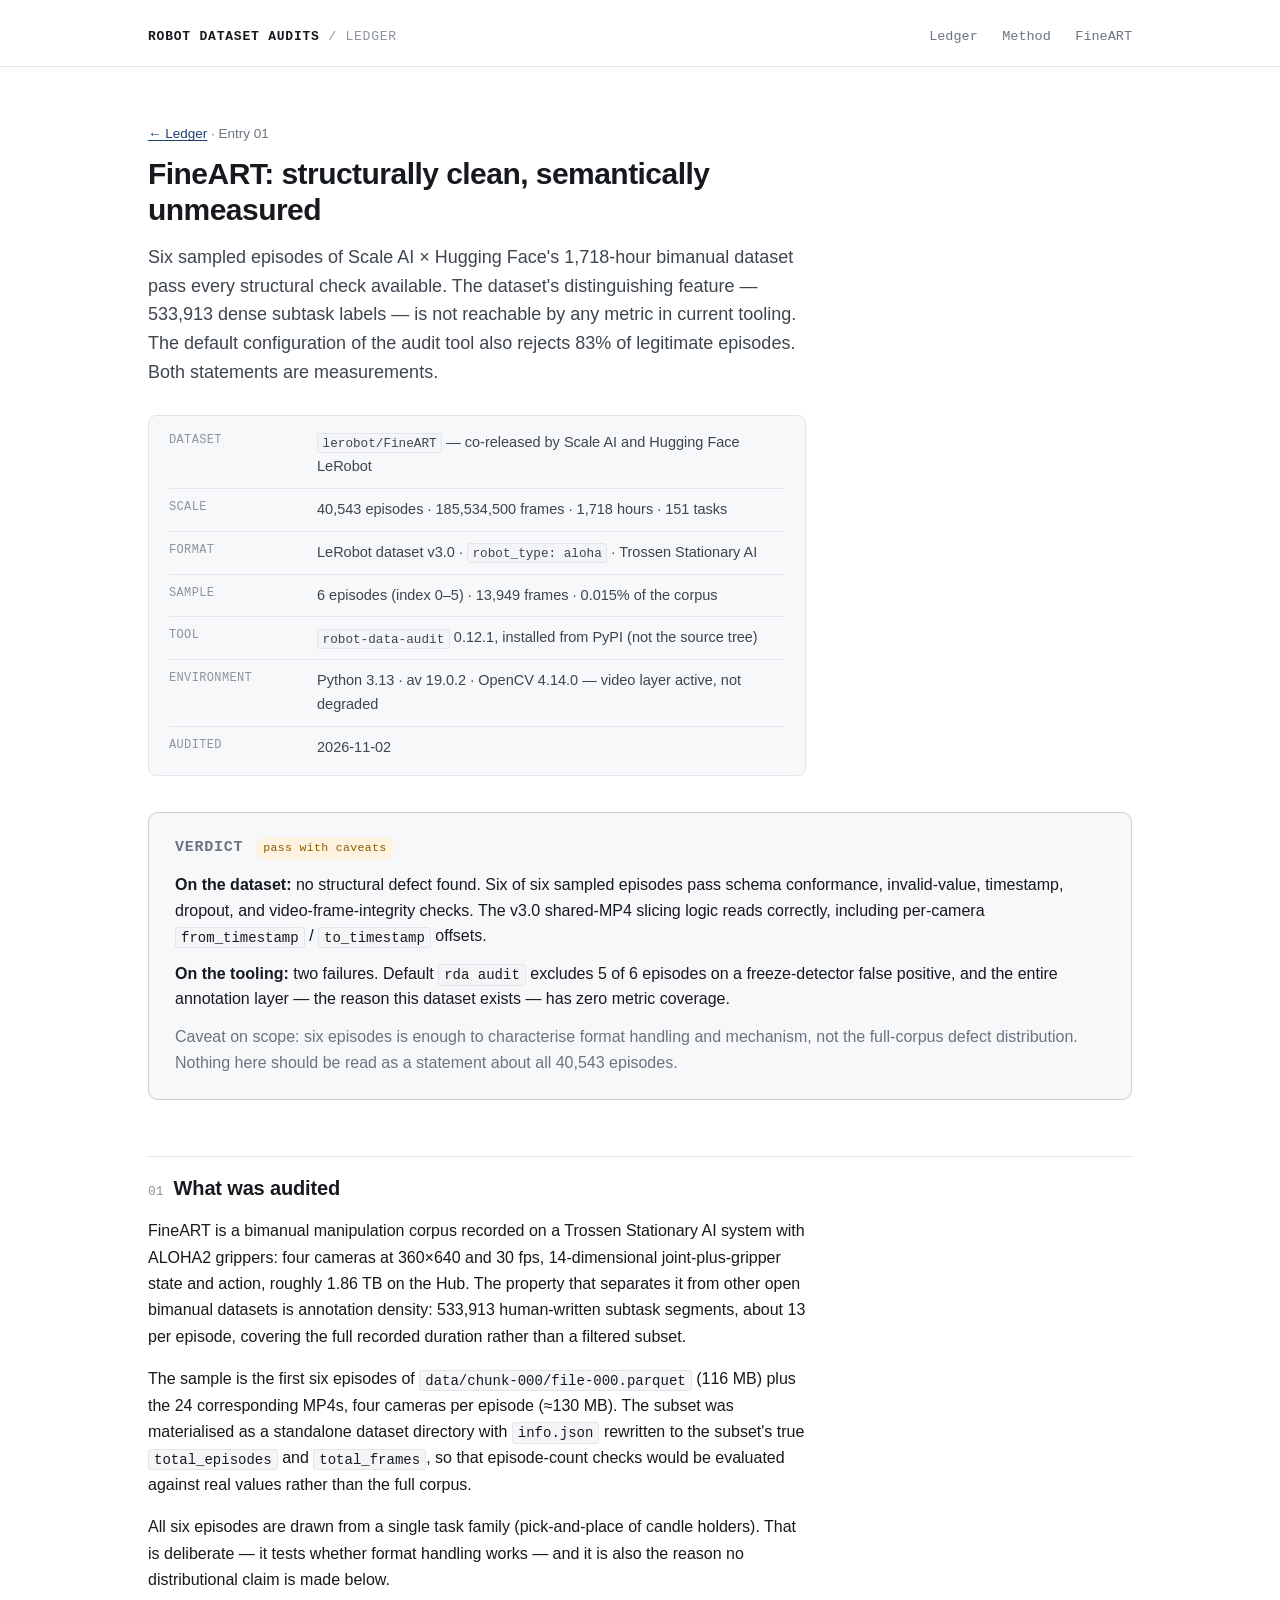
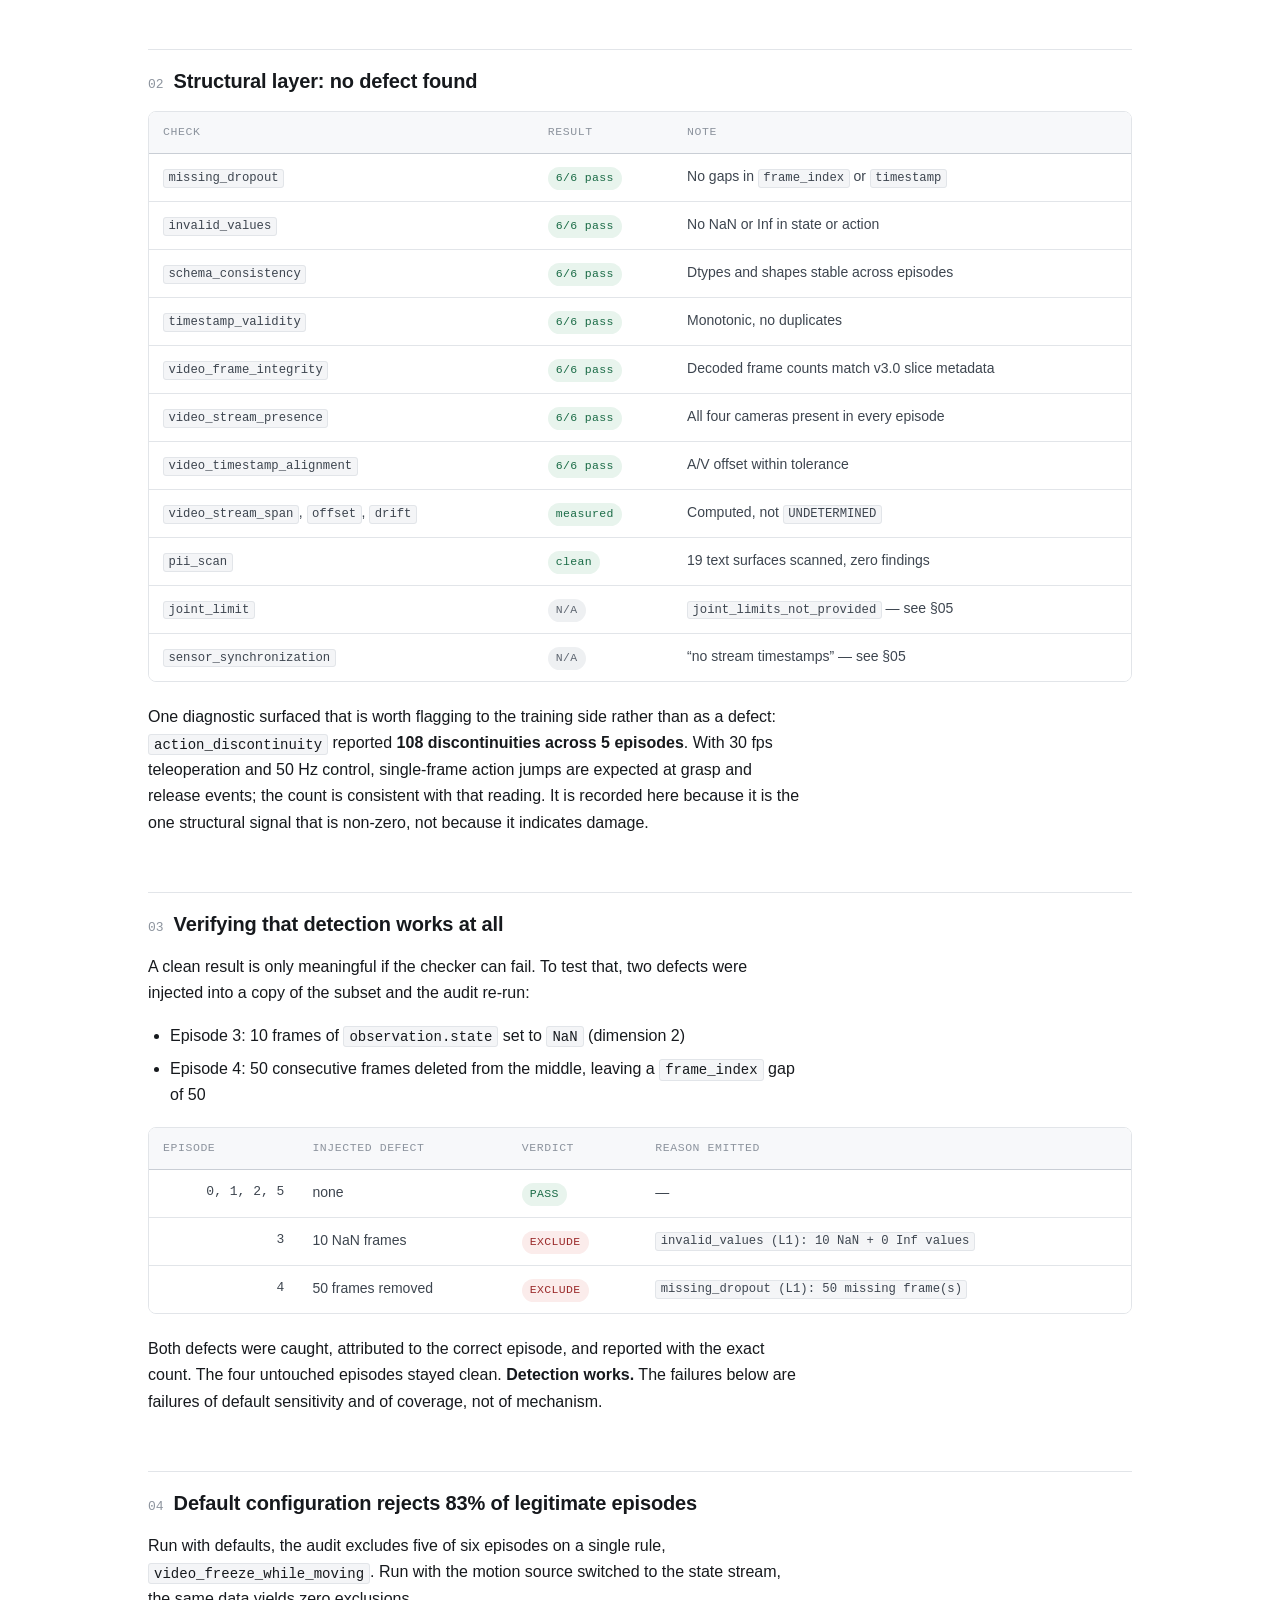
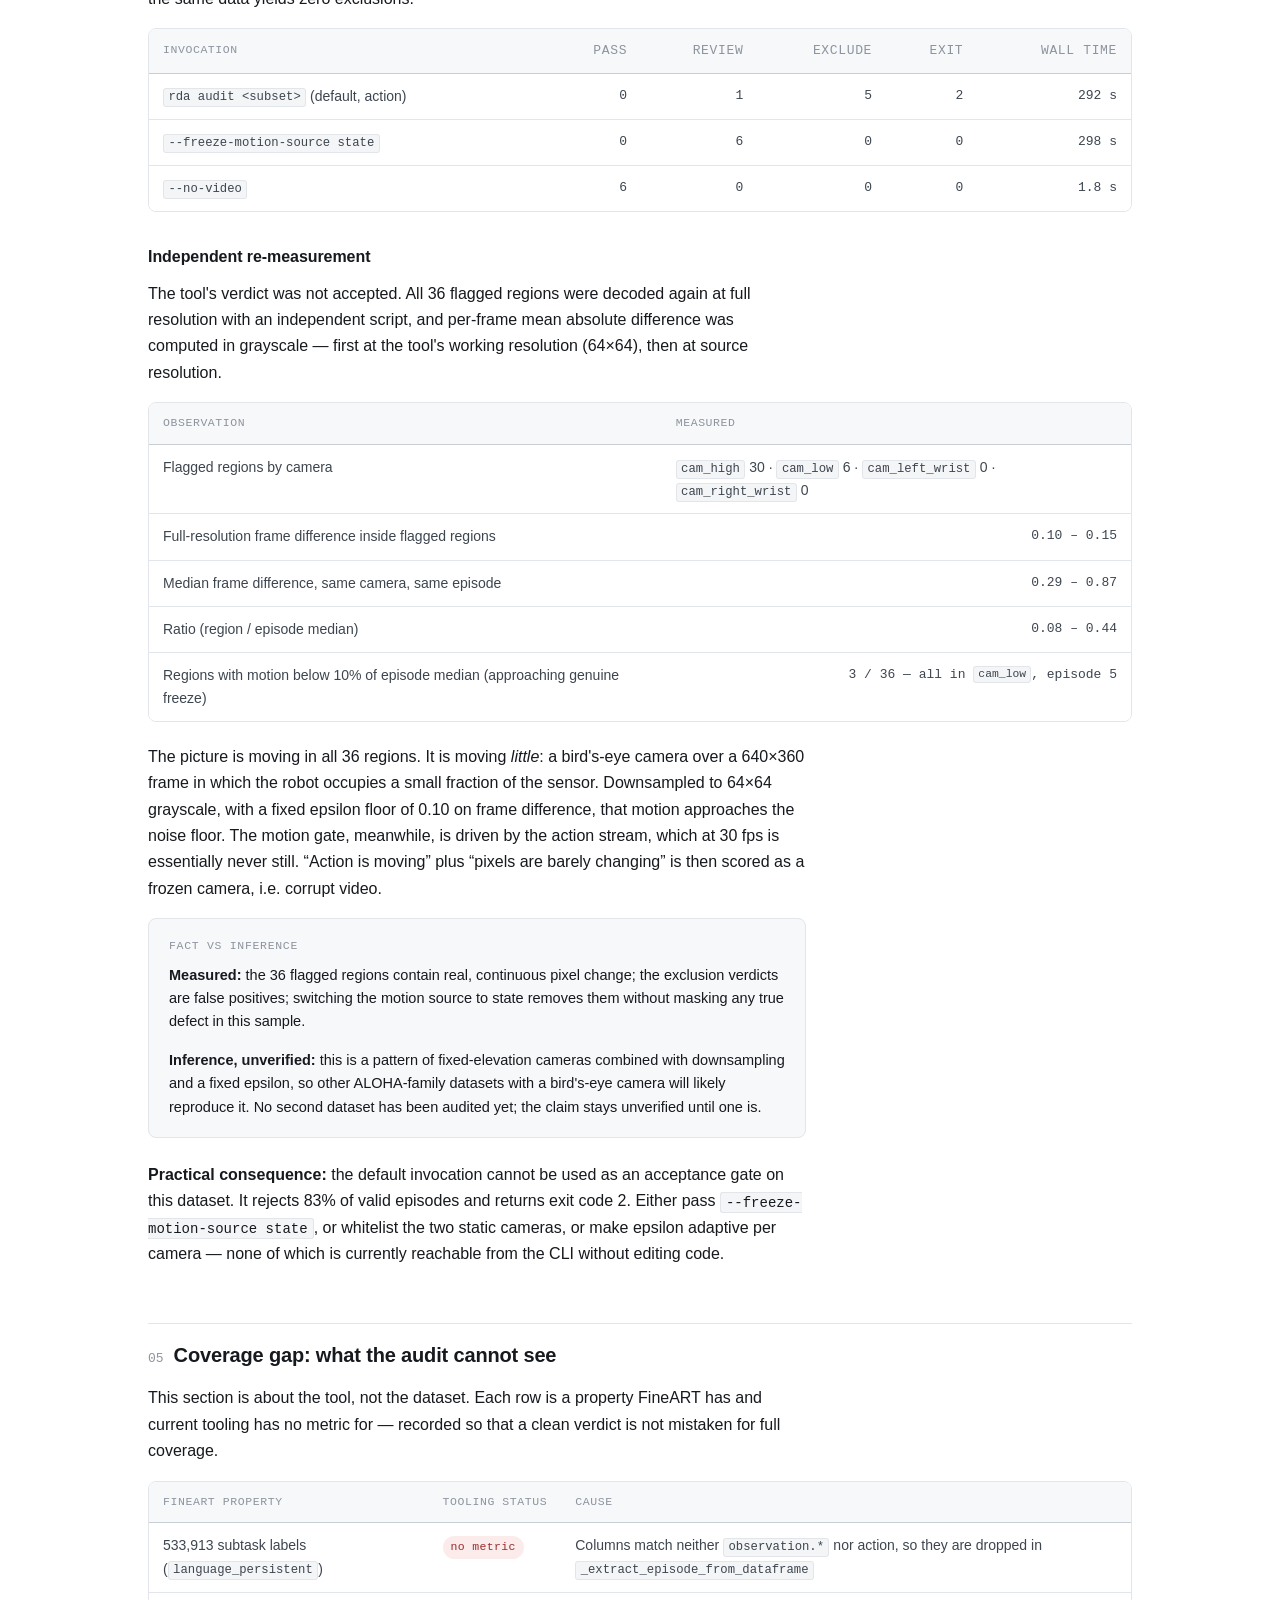
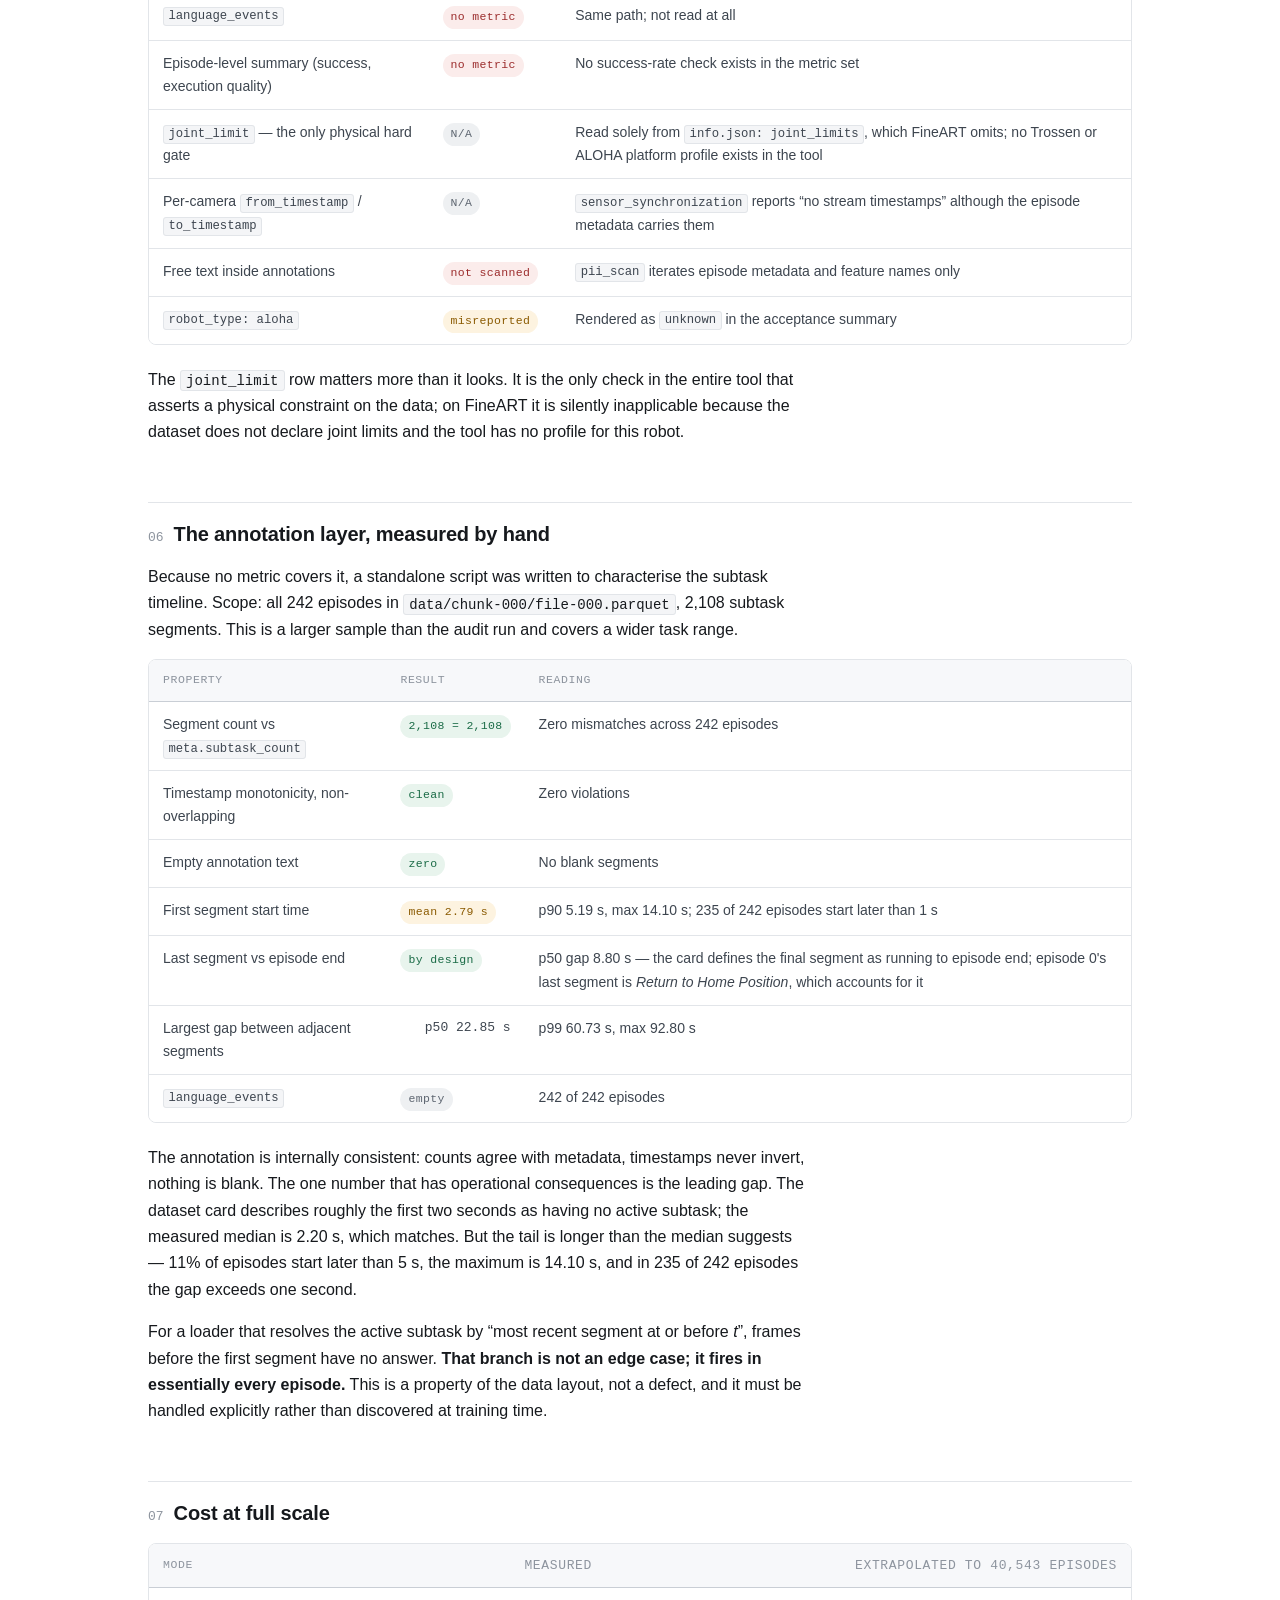
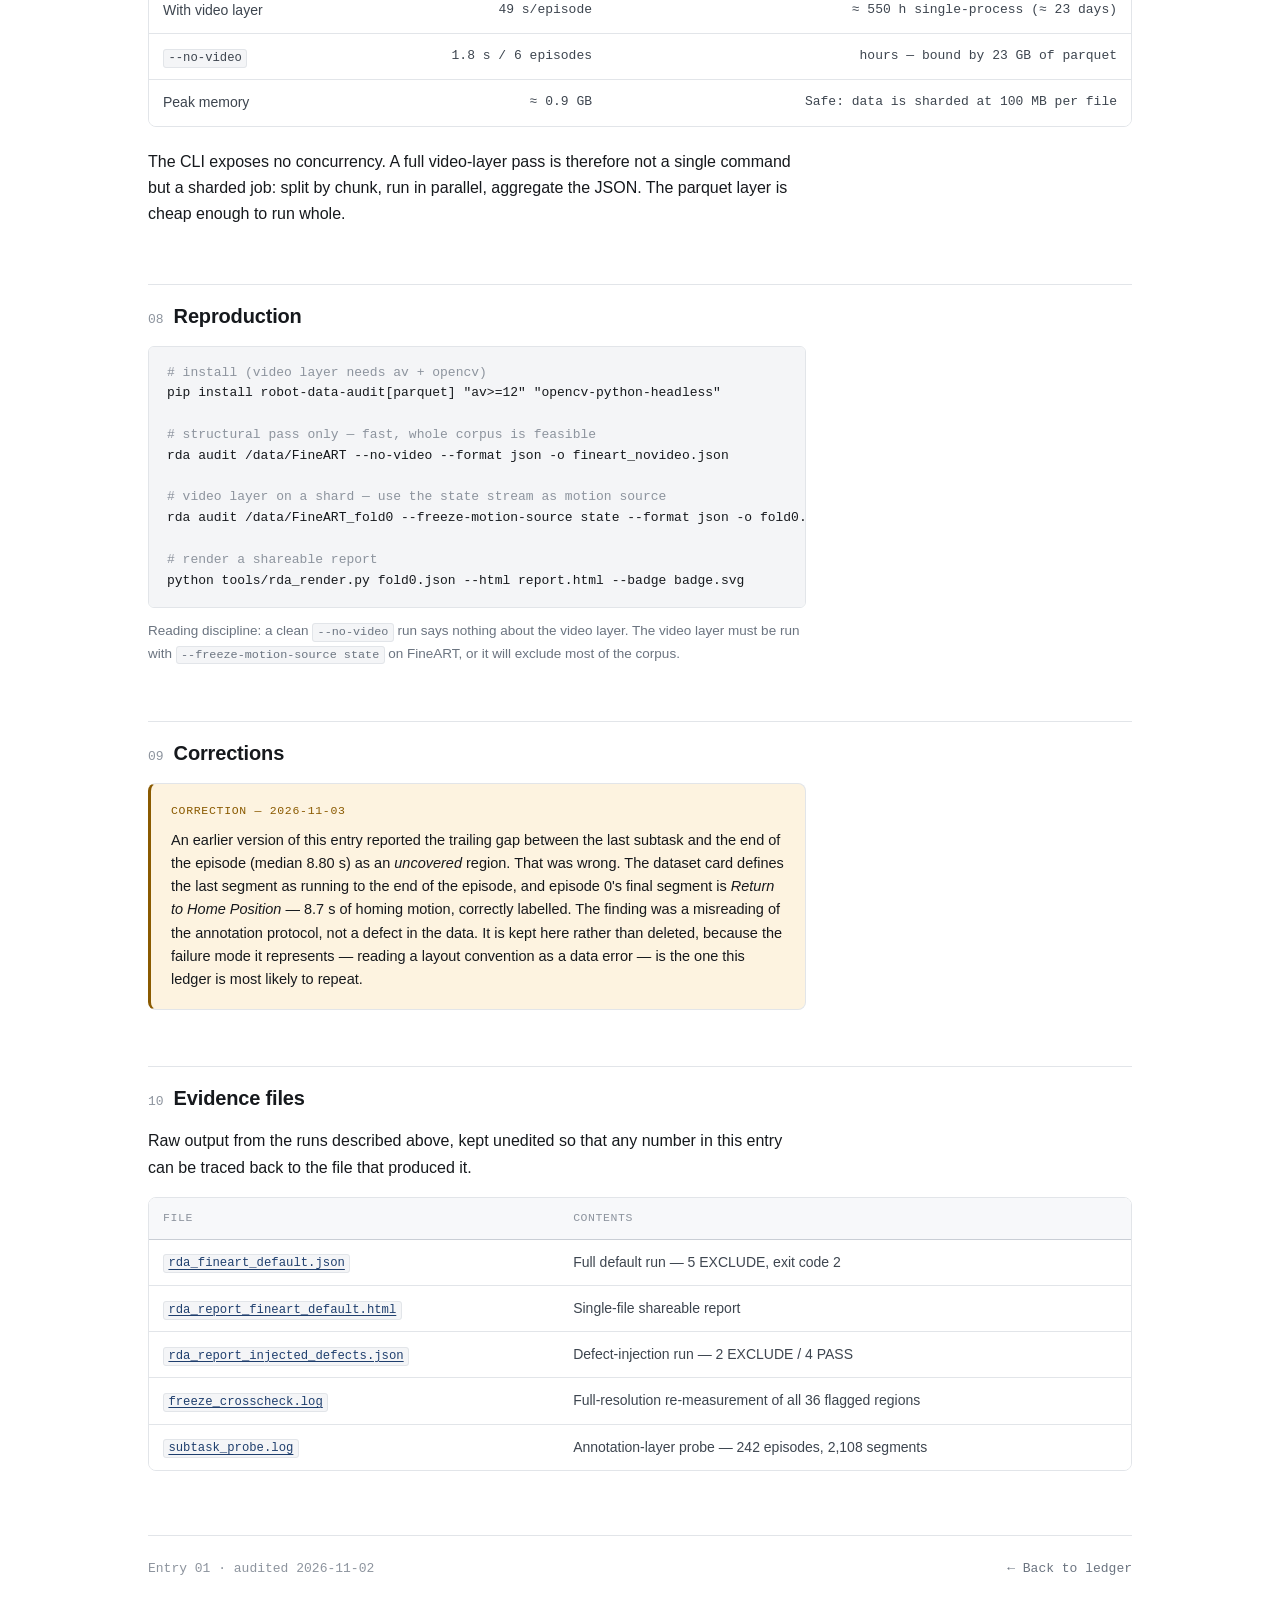
==== datasets/fineart.html @ a702e2f3 "Publish audit ledger with FineART as entry 01 - index.html: ledger index, method, verdict vocabulary" ====
<!DOCTYPE html>
<html lang="en">
<head>
<meta charset="utf-8">
<meta name="viewport" content="width=device-width, initial-scale=1">
<title>FineART — structural integrity clean, annotation layer unmeasured | Robot Dataset Audits</title>
<meta name="description" content="Audit of lerobot/FineART (40,543 episodes, 1,718 hours): six of six sampled episodes pass structural checks; the default video-freeze detector produces an 83% false-positive exclusion rate; the 533,913 subtask labels are outside the reach of current tooling.">
<link rel="stylesheet" href="../assets/style.css">
</head>
<body>

<header class="site">
  <div class="wrap">
    <a class="brand" href="../index.html">Robot Dataset Audits <span>/ ledger</span></a>
    <nav class="site">
      <a href="../index.html#ledger">Ledger</a>
      <a href="../index.html#method">Method</a>
      <a href="fineart.html">FineART</a>
    </nav>
  </div>
</header>

<main class="wrap">

  <div class="col">
    <p class="small" style="margin-bottom:10px;">
      <a href="../index.html">&larr; Ledger</a> &middot; Entry 01
    </p>
    <h1 class="report-title">FineART: structurally clean, semantically unmeasured</h1>
    <p class="lede">
      Six sampled episodes of Scale AI &times; Hugging Face's 1,718-hour bimanual dataset pass every
      structural check available. The dataset's distinguishing feature &mdash; 533,913 dense subtask
      labels &mdash; is not reachable by any metric in current tooling. The default configuration of
      the audit tool also rejects 83% of legitimate episodes. Both statements are measurements.
    </p>
  </div>

  <div class="col">
    <div class="meta">
      <dl>
        <dt>Dataset</dt>
        <dd><code>lerobot/FineART</code> &mdash; co-released by Scale AI and Hugging Face LeRobot</dd>
        <dt>Scale</dt>
        <dd>40,543 episodes &middot; 185,534,500 frames &middot; 1,718 hours &middot; 151 tasks</dd>
        <dt>Format</dt>
        <dd>LeRobot dataset v3.0 &middot; <code>robot_type: aloha</code> &middot; Trossen Stationary AI</dd>
        <dt>Sample</dt>
        <dd>6 episodes (index 0&ndash;5) &middot; 13,949 frames &middot; 0.015% of the corpus</dd>
        <dt>Tool</dt>
        <dd><code>robot-data-audit</code> 0.12.1, installed from PyPI (not the source tree)</dd>
        <dt>Environment</dt>
        <dd>Python 3.13 &middot; av 19.0.2 &middot; OpenCV 4.14.0 &mdash; video layer active, not degraded</dd>
        <dt>Audited</dt>
        <dd>2026-11-02</dd>
      </dl>
    </div>
  </div>

  <!-- ============ VERDICT ============ -->
  <div class="verdict">
    <div class="top">
      <h2>Verdict</h2>
      <span class="pill warn">pass with caveats</span>
    </div>
    <p>
      <strong>On the dataset:</strong> no structural defect found. Six of six sampled episodes pass
      schema conformance, invalid-value, timestamp, dropout, and video-frame-integrity checks. The
      v3.0 shared-MP4 slicing logic reads correctly, including per-camera
      <code>from_timestamp</code> / <code>to_timestamp</code> offsets.
    </p>
    <p>
      <strong>On the tooling:</strong> two failures. Default <code>rda audit</code> excludes 5 of 6
      episodes on a freeze-detector false positive, and the entire annotation layer &mdash; the reason
      this dataset exists &mdash; has zero metric coverage.
    </p>
    <p class="small" style="margin-bottom:0;">
      Caveat on scope: six episodes is enough to characterise format handling and mechanism, not the
      full-corpus defect distribution. Nothing here should be read as a statement about all 40,543 episodes.
    </p>
  </div>

  <!-- ============ 01 WHAT ============ -->
  <h2><span class="num">01</span>What was audited</h2>

  <div class="col">
    <p>
      FineART is a bimanual manipulation corpus recorded on a Trossen Stationary AI system with ALOHA2
      grippers: four cameras at 360&times;640 and 30&nbsp;fps, 14-dimensional joint-plus-gripper state and
      action, roughly 1.86&nbsp;TB on the Hub. The property that separates it from other open
      bimanual datasets is annotation density: 533,913 human-written subtask segments, about 13 per
      episode, covering the full recorded duration rather than a filtered subset.
    </p>
    <p>
      The sample is the first six episodes of <code>data/chunk-000/file-000.parquet</code> (116&nbsp;MB)
      plus the 24 corresponding MP4s, four cameras per episode (&asymp;130&nbsp;MB). The subset was
      materialised as a standalone dataset directory with <code>info.json</code> rewritten to the
      subset's true <code>total_episodes</code> and <code>total_frames</code>, so that episode-count
      checks would be evaluated against real values rather than the full corpus.
    </p>
    <p>
      All six episodes are drawn from a single task family (pick-and-place of candle holders). That is
      deliberate &mdash; it tests whether format handling works &mdash; and it is also the reason no
      distributional claim is made below.
    </p>
  </div>

  <!-- ============ 02 STRUCTURAL ============ -->
  <h2><span class="num">02</span>Structural layer: no defect found</h2>

  <div class="table-scroll">
    <table>
      <thead>
        <tr><th>Check</th><th>Result</th><th>Note</th></tr>
      </thead>
      <tbody>
        <tr><td><code>missing_dropout</code></td><td><span class="pill pass">6/6 pass</span></td><td>No gaps in <code>frame_index</code> or <code>timestamp</code></td></tr>
        <tr><td><code>invalid_values</code></td><td><span class="pill pass">6/6 pass</span></td><td>No NaN or Inf in state or action</td></tr>
        <tr><td><code>schema_consistency</code></td><td><span class="pill pass">6/6 pass</span></td><td>Dtypes and shapes stable across episodes</td></tr>
        <tr><td><code>timestamp_validity</code></td><td><span class="pill pass">6/6 pass</span></td><td>Monotonic, no duplicates</td></tr>
        <tr><td><code>video_frame_integrity</code></td><td><span class="pill pass">6/6 pass</span></td><td>Decoded frame counts match v3.0 slice metadata</td></tr>
        <tr><td><code>video_stream_presence</code></td><td><span class="pill pass">6/6 pass</span></td><td>All four cameras present in every episode</td></tr>
        <tr><td><code>video_timestamp_alignment</code></td><td><span class="pill pass">6/6 pass</span></td><td>A/V offset within tolerance</td></tr>
        <tr><td><code>video_stream_span</code>, <code>offset</code>, <code>drift</code></td><td><span class="pill pass">measured</span></td><td>Computed, not <code>UNDETERMINED</code></td></tr>
        <tr><td><code>pii_scan</code></td><td><span class="pill pass">clean</span></td><td>19 text surfaces scanned, zero findings</td></tr>
        <tr><td><code>joint_limit</code></td><td><span class="pill na">N/A</span></td><td><code>joint_limits_not_provided</code> &mdash; see &sect;05</td></tr>
        <tr><td><code>sensor_synchronization</code></td><td><span class="pill na">N/A</span></td><td>&ldquo;no stream timestamps&rdquo; &mdash; see &sect;05</td></tr>
      </tbody>
    </table>
  </div>

  <div class="col">
    <p>
      One diagnostic surfaced that is worth flagging to the training side rather than as a defect:
      <code>action_discontinuity</code> reported <strong>108 discontinuities across 5 episodes</strong>.
      With 30&nbsp;fps teleoperation and 50&nbsp;Hz control, single-frame action jumps are expected at
      grasp and release events; the count is consistent with that reading. It is recorded here because
      it is the one structural signal that is non-zero, not because it indicates damage.
    </p>
  </div>

  <!-- ============ 03 INJECTION ============ -->
  <h2><span class="num">03</span>Verifying that detection works at all</h2>

  <div class="col">
    <p>
      A clean result is only meaningful if the checker can fail. To test that, two defects were
      injected into a copy of the subset and the audit re-run:
    </p>
    <ul>
      <li>Episode 3: 10 frames of <code>observation.state</code> set to <code>NaN</code> (dimension 2)</li>
      <li>Episode 4: 50 consecutive frames deleted from the middle, leaving a <code>frame_index</code> gap of 50</li>
    </ul>
  </div>

  <div class="table-scroll">
    <table>
      <thead>
        <tr><th>Episode</th><th>Injected defect</th><th>Verdict</th><th>Reason emitted</th></tr>
      </thead>
      <tbody>
        <tr><td class="num">0, 1, 2, 5</td><td>none</td><td><span class="pill pass">PASS</span></td><td>&mdash;</td></tr>
        <tr><td class="num">3</td><td>10 NaN frames</td><td><span class="pill fail">EXCLUDE</span></td><td><code>invalid_values (L1): 10 NaN + 0 Inf values</code></td></tr>
        <tr><td class="num">4</td><td>50 frames removed</td><td><span class="pill fail">EXCLUDE</span></td><td><code>missing_dropout (L1): 50 missing frame(s)</code></td></tr>
      </tbody>
    </table>
  </div>

  <div class="col">
    <p>
      Both defects were caught, attributed to the correct episode, and reported with the exact count.
      The four untouched episodes stayed clean. <strong>Detection works.</strong> The failures below are
      failures of default sensitivity and of coverage, not of mechanism.
    </p>
  </div>

  <!-- ============ 04 FALSE POSITIVE ============ -->
  <h2><span class="num">04</span>Default configuration rejects 83% of legitimate episodes</h2>

  <div class="col">
    <p>
      Run with defaults, the audit excludes five of six episodes on a single rule,
      <code>video_freeze_while_moving</code>. Run with the motion source switched to the state stream,
      the same data yields zero exclusions.
    </p>
  </div>

  <div class="table-scroll">
    <table>
      <thead>
        <tr><th>Invocation</th><th class="num">Pass</th><th class="num">Review</th><th class="num">Exclude</th><th class="num">Exit</th><th class="num">Wall time</th></tr>
      </thead>
      <tbody>
        <tr><td><code>rda audit &lt;subset&gt;</code> (default, action)</td><td class="num">0</td><td class="num">1</td><td class="num">5</td><td class="num">2</td><td class="num">292 s</td></tr>
        <tr><td><code>--freeze-motion-source state</code></td><td class="num">0</td><td class="num">6</td><td class="num">0</td><td class="num">0</td><td class="num">298 s</td></tr>
        <tr><td><code>--no-video</code></td><td class="num">6</td><td class="num">0</td><td class="num">0</td><td class="num">0</td><td class="num">1.8 s</td></tr>
      </tbody>
    </table>
  </div>

  <div class="col">
    <h3>Independent re-measurement</h3>
    <p>
      The tool's verdict was not accepted. All 36 flagged regions were decoded again at full
      resolution with an independent script, and per-frame mean absolute difference was computed in
      grayscale &mdash; first at the tool's working resolution (64&times;64), then at source resolution.
    </p>
  </div>

  <div class="table-scroll">
    <table>
      <thead>
        <tr><th>Observation</th><th>Measured</th></tr>
      </thead>
      <tbody>
        <tr><td>Flagged regions by camera</td><td><code>cam_high</code> 30 &middot; <code>cam_low</code> 6 &middot; <code>cam_left_wrist</code> 0 &middot; <code>cam_right_wrist</code> 0</td></tr>
        <tr><td>Full-resolution frame difference inside flagged regions</td><td class="num">0.10 &ndash; 0.15</td></tr>
        <tr><td>Median frame difference, same camera, same episode</td><td class="num">0.29 &ndash; 0.87</td></tr>
        <tr><td>Ratio (region / episode median)</td><td class="num">0.08 &ndash; 0.44</td></tr>
        <tr><td>Regions with motion below 10% of episode median (approaching genuine freeze)</td><td class="num">3 / 36 &mdash; all in <code>cam_low</code>, episode 5</td></tr>
      </tbody>
    </table>
  </div>

  <div class="col">
    <p>
      The picture is moving in all 36 regions. It is moving <em>little</em>: a bird's-eye camera over a
      640&times;360 frame in which the robot occupies a small fraction of the sensor. Downsampled to
      64&times;64 grayscale, with a fixed epsilon floor of 0.10 on frame difference, that motion
      approaches the noise floor. The motion gate, meanwhile, is driven by the action stream, which at
      30&nbsp;fps is essentially never still. &ldquo;Action is moving&rdquo; plus &ldquo;pixels are
      barely changing&rdquo; is then scored as a frozen camera, i.e. corrupt video.
    </p>

    <div class="note">
      <span class="label">Fact vs inference</span>
      <p>
        <strong>Measured:</strong> the 36 flagged regions contain real, continuous pixel change; the
        exclusion verdicts are false positives; switching the motion source to state removes them
        without masking any true defect in this sample.
      </p>
      <p style="margin-bottom:0;">
        <strong>Inference, unverified:</strong> this is a pattern of fixed-elevation cameras combined
        with downsampling and a fixed epsilon, so other ALOHA-family datasets with a bird's-eye camera
        will likely reproduce it. No second dataset has been audited yet; the claim stays unverified
        until one is.
      </p>
    </div>

    <p>
      <strong>Practical consequence:</strong> the default invocation cannot be used as an acceptance
      gate on this dataset. It rejects 83% of valid episodes and returns exit code 2. Either pass
      <code>--freeze-motion-source state</code>, or whitelist the two static cameras, or make epsilon
      adaptive per camera &mdash; none of which is currently reachable from the CLI without editing code.
    </p>
  </div>

  <!-- ============ 05 COVERAGE ============ -->
  <h2><span class="num">05</span>Coverage gap: what the audit cannot see</h2>

  <div class="col">
    <p>
      This section is about the tool, not the dataset. Each row is a property FineART has and current
      tooling has no metric for &mdash; recorded so that a clean verdict is not mistaken for full
      coverage.
    </p>
  </div>

  <div class="table-scroll">
    <table>
      <thead>
        <tr><th>FineART property</th><th>Tooling status</th><th>Cause</th></tr>
      </thead>
      <tbody>
        <tr>
          <td>533,913 subtask labels (<code>language_persistent</code>)</td>
          <td><span class="pill fail">no metric</span></td>
          <td>Columns match neither <code>observation.*</code> nor action, so they are dropped in <code>_extract_episode_from_dataframe</code></td>
        </tr>
        <tr>
          <td><code>language_events</code></td>
          <td><span class="pill fail">no metric</span></td>
          <td>Same path; not read at all</td>
        </tr>
        <tr>
          <td>Episode-level summary (success, execution quality)</td>
          <td><span class="pill fail">no metric</span></td>
          <td>No success-rate check exists in the metric set</td>
        </tr>
        <tr>
          <td><code>joint_limit</code> &mdash; the only physical hard gate</td>
          <td><span class="pill na">N/A</span></td>
          <td>Read solely from <code>info.json: joint_limits</code>, which FineART omits; no Trossen or ALOHA platform profile exists in the tool</td>
        </tr>
        <tr>
          <td>Per-camera <code>from_timestamp</code> / <code>to_timestamp</code></td>
          <td><span class="pill na">N/A</span></td>
          <td><code>sensor_synchronization</code> reports &ldquo;no stream timestamps&rdquo; although the episode metadata carries them</td>
        </tr>
        <tr>
          <td>Free text inside annotations</td>
          <td><span class="pill fail">not scanned</span></td>
          <td><code>pii_scan</code> iterates episode metadata and feature names only</td>
        </tr>
        <tr>
          <td><code>robot_type: aloha</code></td>
          <td><span class="pill warn">misreported</span></td>
          <td>Rendered as <code>unknown</code> in the acceptance summary</td>
        </tr>
      </tbody>
    </table>
  </div>

  <div class="col">
    <p>
      The <code>joint_limit</code> row matters more than it looks. It is the only check in the entire
      tool that asserts a physical constraint on the data; on FineART it is silently inapplicable
      because the dataset does not declare joint limits and the tool has no profile for this robot.
    </p>
  </div>

  <!-- ============ 06 ANNOTATION ============ -->
  <h2><span class="num">06</span>The annotation layer, measured by hand</h2>

  <div class="col">
    <p>
      Because no metric covers it, a standalone script was written to characterise the subtask timeline.
      Scope: all 242 episodes in <code>data/chunk-000/file-000.parquet</code>, 2,108 subtask segments.
      This is a larger sample than the audit run and covers a wider task range.
    </p>
  </div>

  <div class="table-scroll">
    <table>
      <thead>
        <tr><th>Property</th><th>Result</th><th>Reading</th></tr>
      </thead>
      <tbody>
        <tr><td>Segment count vs <code>meta.subtask_count</code></td><td><span class="pill pass">2,108 = 2,108</span></td><td>Zero mismatches across 242 episodes</td></tr>
        <tr><td>Timestamp monotonicity, non-overlapping</td><td><span class="pill pass">clean</span></td><td>Zero violations</td></tr>
        <tr><td>Empty annotation text</td><td><span class="pill pass">zero</span></td><td>No blank segments</td></tr>
        <tr><td>First segment start time</td><td><span class="pill warn">mean 2.79 s</span></td><td>p90 5.19 s, max 14.10 s; 235 of 242 episodes start later than 1 s</td></tr>
        <tr><td>Last segment vs episode end</td><td><span class="pill pass">by design</span></td><td>p50 gap 8.80 s &mdash; the card defines the final segment as running to episode end; episode 0's last segment is <em>Return to Home Position</em>, which accounts for it</td></tr>
        <tr><td>Largest gap between adjacent segments</td><td class="num">p50 22.85 s</td><td>p99 60.73 s, max 92.80 s</td></tr>
        <tr><td><code>language_events</code></td><td><span class="pill na">empty</span></td><td>242 of 242 episodes</td></tr>
      </tbody>
    </table>
  </div>

  <div class="col">
    <p>
      The annotation is internally consistent: counts agree with metadata, timestamps never invert,
      nothing is blank. The one number that has operational consequences is the leading gap. The
      dataset card describes roughly the first two seconds as having no active subtask; the measured
      median is 2.20&nbsp;s, which matches. But the tail is longer than the median suggests &mdash;
      11% of episodes start later than 5&nbsp;s, the maximum is 14.10&nbsp;s, and in 235 of 242 episodes
      the gap exceeds one second.
    </p>
    <p>
      For a loader that resolves the active subtask by &ldquo;most recent segment at or before
      <em>t</em>&rdquo;, frames before the first segment have no answer. <strong>That branch is not an
      edge case; it fires in essentially every episode.</strong> This is a property of the data layout,
      not a defect, and it must be handled explicitly rather than discovered at training time.
    </p>
  </div>

  <!-- ============ 07 COST ============ -->
  <h2><span class="num">07</span>Cost at full scale</h2>

  <div class="table-scroll">
    <table>
      <thead>
        <tr><th>Mode</th><th class="num">Measured</th><th class="num">Extrapolated to 40,543 episodes</th></tr>
      </thead>
      <tbody>
        <tr><td>With video layer</td><td class="num">49 s/episode</td><td class="num">&asymp; 550 h single-process (&asymp; 23 days)</td></tr>
        <tr><td><code>--no-video</code></td><td class="num">1.8 s / 6 episodes</td><td class="num">hours &mdash; bound by 23 GB of parquet</td></tr>
        <tr><td>Peak memory</td><td class="num">&asymp; 0.9 GB</td><td class="num">Safe: data is sharded at 100 MB per file</td></tr>
      </tbody>
    </table>
  </div>

  <div class="col">
    <p>
      The CLI exposes no concurrency. A full video-layer pass is therefore not a single command but a
      sharded job: split by chunk, run in parallel, aggregate the JSON. The parquet layer is cheap
      enough to run whole.
    </p>
  </div>

  <!-- ============ 08 REPRODUCTION ============ -->
  <h2><span class="num">08</span>Reproduction</h2>

  <div class="col">
<pre><code><span class="c"># install (video layer needs av + opencv)</span>
pip install robot-data-audit[parquet] "av&gt;=12" "opencv-python-headless"

<span class="c"># structural pass only — fast, whole corpus is feasible</span>
rda audit /data/FineART --no-video --format json -o fineart_novideo.json

<span class="c"># video layer on a shard — use the state stream as motion source</span>
rda audit /data/FineART_fold0 --freeze-motion-source state --format json -o fold0.json

<span class="c"># render a shareable report</span>
python tools/rda_render.py fold0.json --html report.html --badge badge.svg</code></pre>
    <p class="small" style="margin-top:-8px;">
      Reading discipline: a clean <code>--no-video</code> run says nothing about the video layer. The
      video layer must be run with <code>--freeze-motion-source state</code> on FineART, or it will
      exclude most of the corpus.
    </p>
  </div>

  <!-- ============ 09 CORRECTION ============ -->
  <h2><span class="num">09</span>Corrections</h2>

  <div class="col">
    <div class="note correction">
      <span class="label">Correction &mdash; 2026-11-03</span>
      <p style="margin-bottom:0;">
        An earlier version of this entry reported the trailing gap between the last subtask and the end
        of the episode (median 8.80&nbsp;s) as an <em>uncovered</em> region. That was wrong. The dataset
        card defines the last segment as running to the end of the episode, and episode 0's final
        segment is <em>Return to Home Position</em> &mdash; 8.7&nbsp;s of homing motion, correctly
        labelled. The finding was a misreading of the annotation protocol, not a defect in the data.
        It is kept here rather than deleted, because the failure mode it represents &mdash; reading a
        layout convention as a data error &mdash; is the one this ledger is most likely to repeat.
      </p>
    </div>
  </div>

  <!-- ============ FILES ============ -->
  <h2><span class="num">10</span>Evidence files</h2>

  <div class="col">
    <p>
      Raw output from the runs described above, kept unedited so that any number in this entry can be
      traced back to the file that produced it.
    </p>
  </div>

  <div class="table-scroll">
    <table>
      <thead>
        <tr><th>File</th><th>Contents</th></tr>
      </thead>
      <tbody>
        <tr><td><a href="../evidence/fineart/rda_fineart_default.json"><code>rda_fineart_default.json</code></a></td><td>Full default run &mdash; 5 EXCLUDE, exit code 2</td></tr>
        <tr><td><a href="../evidence/fineart/rda_report_fineart_default.html"><code>rda_report_fineart_default.html</code></a></td><td>Single-file shareable report</td></tr>
        <tr><td><a href="../evidence/fineart/rda_report_injected_defects.json"><code>rda_report_injected_defects.json</code></a></td><td>Defect-injection run &mdash; 2 EXCLUDE / 4 PASS</td></tr>
        <tr><td><a href="../evidence/fineart/freeze_crosscheck.log"><code>freeze_crosscheck.log</code></a></td><td>Full-resolution re-measurement of all 36 flagged regions</td></tr>
        <tr><td><a href="../evidence/fineart/subtask_probe.log"><code>subtask_probe.log</code></a></td><td>Annotation-layer probe &mdash; 242 episodes, 2,108 segments</td></tr>
      </tbody>
    </table>
  </div>

  <footer class="site">
    <span>Entry 01 &middot; audited 2026-11-02</span>
    <span><a href="../index.html">&larr; Back to ledger</a></span>
  </footer>

</main>

</body>
</html>
---- assets/style.css ----
/* ============================================================
   Robot Dataset Audits — stylesheet
   Single stylesheet shared by the ledger index and each report.
   ============================================================ */

:root {
  --ink:          #16191d;
  --ink-soft:     #3d454f;
  --muted:        #6b7480;
  --faint:        #8d949e;
  --rule:         #e2e5e9;
  --rule-strong:  #c9ced5;
  --bg:           #ffffff;
  --bg-alt:       #f7f8fa;
  --bg-code:      #f4f5f7;

  --accent:       #1f3f6e;
  --accent-soft:  #eef2f8;

  --pass:         #1a6b46;
  --pass-bg:      #e8f4ed;
  --warn:         #8a5a00;
  --warn-bg:      #fdf3e0;
  --fail:         #9b2c2c;
  --fail-bg:      #fbeceb;
  --na:           #5d6570;
  --na-bg:        #eef0f2;

  --mono: ui-monospace, "SF Mono", "Cascadia Mono", "JetBrains Mono", Menlo, Consolas, monospace;
  --sans: -apple-system, BlinkMacSystemFont, "Segoe UI", "Inter", "Helvetica Neue", Arial, "PingFang SC", "Microsoft YaHei", sans-serif;

  --measure: 74ch;
}

@media (prefers-color-scheme: dark) {
  :root {
    --ink:          #e8eaed;
    --ink-soft:     #c3c8cf;
    --muted:        #949ba5;
    --faint:        #767d87;
    --rule:         #2b3037;
    --rule-strong:  #3a4048;
    --bg:           #121417;
    --bg-alt:       #191c21;
    --bg-code:      #1b1f24;

    --accent:       #8fb2e8;
    --accent-soft:  #1b2430;

    --pass:         #6dc79a;
    --pass-bg:      #16281f;
    --warn:         #e0b263;
    --warn-bg:      #2a2216;
    --fail:         #e88b84;
    --fail-bg:      #2b1a19;
    --na:           #98a0ab;
    --na-bg:        #1e2126;
  }
}

* { box-sizing: border-box; }

html {
  -webkit-text-size-adjust: 100%;
  scroll-behavior: smooth;
}

body {
  margin: 0;
  padding: 0;
  background: var(--bg);
  color: var(--ink);
  font-family: var(--sans);
  font-size: 16px;
  line-height: 1.65;
  -webkit-font-smoothing: antialiased;
  text-rendering: optimizeLegibility;
}

/* ---------- layout ---------- */

.wrap {
  max-width: 1040px;
  margin: 0 auto;
  padding: 0 28px 96px;
}

.col {
  max-width: var(--measure);
}

header.site {
  border-bottom: 1px solid var(--rule);
  margin-bottom: 56px;
  padding: 22px 0 18px;
}

header.site .wrap {
  padding-bottom: 0;
  display: flex;
  align-items: baseline;
  justify-content: space-between;
  gap: 24px;
  flex-wrap: wrap;
}

.brand {
  font-family: var(--mono);
  font-size: 13px;
  letter-spacing: 0.06em;
  text-transform: uppercase;
  color: var(--ink);
  text-decoration: none;
  font-weight: 600;
}

.brand span { color: var(--faint); font-weight: 400; }

nav.site a {
  font-size: 13.5px;
  color: var(--muted);
  text-decoration: none;
  margin-left: 20px;
  font-family: var(--mono);
}

nav.site a:hover { color: var(--accent); }

/* ---------- type ---------- */

h1 {
  font-size: 34px;
  line-height: 1.22;
  letter-spacing: -0.018em;
  font-weight: 650;
  margin: 0 0 14px;
}

h1.report-title { font-size: 30px; }

h2 {
  font-size: 20px;
  line-height: 1.35;
  letter-spacing: -0.008em;
  font-weight: 640;
  margin: 56px 0 16px;
  padding-top: 18px;
  border-top: 1px solid var(--rule);
}

h2 .num {
  font-family: var(--mono);
  font-size: 13px;
  color: var(--faint);
  font-weight: 400;
  margin-right: 10px;
  letter-spacing: 0;
}

h3 {
  font-size: 16px;
  font-weight: 640;
  margin: 32px 0 10px;
  letter-spacing: -0.004em;
}

p { margin: 0 0 16px; }

p.lede {
  font-size: 18px;
  line-height: 1.6;
  color: var(--ink-soft);
  margin-bottom: 28px;
}

a { color: var(--accent); text-decoration-thickness: 1px; text-underline-offset: 2px; }
a:hover { text-decoration: none; }

strong { font-weight: 640; }

em { font-style: italic; }

code {
  font-family: var(--mono);
  font-size: 0.875em;
  background: var(--bg-code);
  padding: 0.12em 0.36em;
  border-radius: 3px;
  border: 1px solid var(--rule);
}

pre {
  background: var(--bg-code);
  border: 1px solid var(--rule);
  border-radius: 6px;
  padding: 16px 18px;
  overflow-x: auto;
  font-size: 13px;
  line-height: 1.6;
  margin: 0 0 20px;
}

pre code {
  background: none;
  border: 0;
  padding: 0;
  font-size: 13px;
}

pre .c { color: var(--faint); }

/* ---------- meta block ---------- */

.meta {
  border: 1px solid var(--rule);
  border-radius: 8px;
  padding: 6px 20px;
  margin: 0 0 36px;
  background: var(--bg-alt);
}

.meta dl {
  display: grid;
  grid-template-columns: 148px 1fr;
  gap: 0;
  margin: 0;
}

.meta dt {
  font-family: var(--mono);
  font-size: 12px;
  letter-spacing: 0.03em;
  text-transform: uppercase;
  color: var(--faint);
  padding: 9px 0;
  border-top: 1px solid var(--rule);
}

.meta dd {
  margin: 0;
  padding: 9px 0;
  font-size: 14.5px;
  border-top: 1px solid var(--rule);
  color: var(--ink-soft);
}

.meta dt:first-of-type, .meta dd:first-of-type { border-top: 0; }

/* ---------- disclosure ---------- */

.disclosure {
  border-left: 3px solid var(--accent);
  background: var(--accent-soft);
  padding: 14px 18px;
  margin: 0 0 32px;
  font-size: 14.5px;
  line-height: 1.6;
  color: var(--ink-soft);
  border-radius: 0 6px 6px 0;
}

.disclosure b { color: var(--ink); }

/* ---------- tables ---------- */

.table-scroll {
  overflow-x: auto;
  margin: 0 0 22px;
  border: 1px solid var(--rule);
  border-radius: 8px;
}

table {
  width: 100%;
  border-collapse: collapse;
  font-size: 14px;
  font-variant-numeric: tabular-nums;
  background: var(--bg);
}

thead th {
  text-align: left;
  font-family: var(--mono);
  font-size: 11.5px;
  letter-spacing: 0.05em;
  text-transform: uppercase;
  color: var(--faint);
  font-weight: 500;
  padding: 11px 14px;
  border-bottom: 1px solid var(--rule-strong);
  background: var(--bg-alt);
  white-space: nowrap;
}

tbody td {
  padding: 11px 14px;
  border-bottom: 1px solid var(--rule);
  vertical-align: top;
  color: var(--ink-soft);
}

tbody tr:last-child td { border-bottom: 0; }

tbody tr:hover td { background: var(--bg-alt); }

td.num, th.num { text-align: right; font-family: var(--mono); font-size: 13px; }

td strong { color: var(--ink); }

/* ---------- status pills ---------- */

.pill {
  display: inline-block;
  font-family: var(--mono);
  font-size: 11.5px;
  letter-spacing: 0.03em;
  padding: 2px 8px;
  border-radius: 20px;
  white-space: nowrap;
  font-weight: 500;
}

.pill.pass { color: var(--pass); background: var(--pass-bg); }
.pill.warn { color: var(--warn); background: var(--warn-bg); }
.pill.fail { color: var(--fail); background: var(--fail-bg); }
.pill.na   { color: var(--na);   background: var(--na-bg); }

/* ---------- callouts ---------- */

.note {
  border: 1px solid var(--rule);
  border-radius: 8px;
  padding: 18px 20px;
  margin: 0 0 24px;
  background: var(--bg-alt);
  font-size: 14.5px;
  line-height: 1.6;
}

.note > :last-child { margin-bottom: 0; }

.note .label {
  display: block;
  font-family: var(--mono);
  font-size: 11.5px;
  letter-spacing: 0.06em;
  text-transform: uppercase;
  color: var(--faint);
  margin-bottom: 8px;
}

.note.correction {
  border-left: 3px solid var(--warn);
  background: var(--warn-bg);
}

.note.correction .label { color: var(--warn); }

/* ---------- verdict banner ---------- */

.verdict {
  border: 1px solid var(--rule-strong);
  border-radius: 10px;
  padding: 24px 26px;
  margin: 0 0 40px;
  background: var(--bg-alt);
}

.verdict .top {
  display: flex;
  align-items: center;
  gap: 12px;
  margin-bottom: 12px;
  flex-wrap: wrap;
}

.verdict h2 {
  border: 0;
  padding: 0;
  margin: 0;
  font-size: 15px;
  font-weight: 600;
  color: var(--muted);
  font-family: var(--mono);
  text-transform: uppercase;
  letter-spacing: 0.05em;
}

.verdict p {
  margin: 0 0 12px;
  font-size: 16px;
  line-height: 1.6;
}

.verdict p:last-child { margin-bottom: 0; }

/* ---------- ledger index ---------- */

.grid-cards {
  display: grid;
  grid-template-columns: repeat(auto-fit, minmax(280px, 1fr));
  gap: 16px;
  margin: 0 0 28px;
}

.card {
  border: 1px solid var(--rule);
  border-radius: 8px;
  padding: 18px 20px;
  background: var(--bg);
}

.card h3 {
  margin: 0 0 8px;
  font-size: 15px;
}

.card p {
  font-size: 14px;
  color: var(--muted);
  margin: 0;
  line-height: 1.55;
}

.card .kicker {
  font-family: var(--mono);
  font-size: 11px;
  letter-spacing: 0.06em;
  text-transform: uppercase;
  color: var(--faint);
  display: block;
  margin-bottom: 10px;
}

/* ---------- dataset row link ---------- */

a.row-link {
  color: var(--ink);
  font-weight: 600;
  text-decoration: none;
  border-bottom: 1px solid var(--rule-strong);
}

a.row-link:hover { border-bottom-color: var(--accent); color: var(--accent); }

/* ---------- footer ---------- */

footer.site {
  border-top: 1px solid var(--rule);
  margin-top: 64px;
  padding: 22px 0 0;
  font-size: 13px;
  color: var(--faint);
  display: flex;
  justify-content: space-between;
  gap: 20px;
  flex-wrap: wrap;
  font-family: var(--mono);
}

footer.site a { color: var(--muted); text-decoration: none; }
footer.site a:hover { color: var(--accent); }

/* ---------- misc ---------- */

ul, ol { margin: 0 0 18px; padding-left: 22px; }
li { margin-bottom: 7px; }

hr { border: 0; border-top: 1px solid var(--rule); margin: 40px 0; }

.kv {
  font-family: var(--mono);
  font-size: 13.5px;
  color: var(--ink-soft);
}

.small { font-size: 13.5px; color: var(--muted); }

.print-only { display: none; }

@media (max-width: 720px) {
  .wrap { padding: 0 18px 64px; }
  h1 { font-size: 27px; }
  h1.report-title { font-size: 25px; }
  h2 { margin-top: 44px; }
  .meta dl { grid-template-columns: 1fr; }
  .meta dt { border-top: 1px solid var(--rule); padding-bottom: 0; }
  .meta dd { padding-top: 2px; }
  header.site .wrap { padding-bottom: 0; }
}

@media print {
  header.site, footer.site, nav.site { display: none; }
  body { font-size: 11pt; }
  h2 { page-break-after: avoid; }
  .table-scroll { border: 0; }
  table { font-size: 9.5pt; }
  a { color: var(--ink); text-decoration: none; }
}
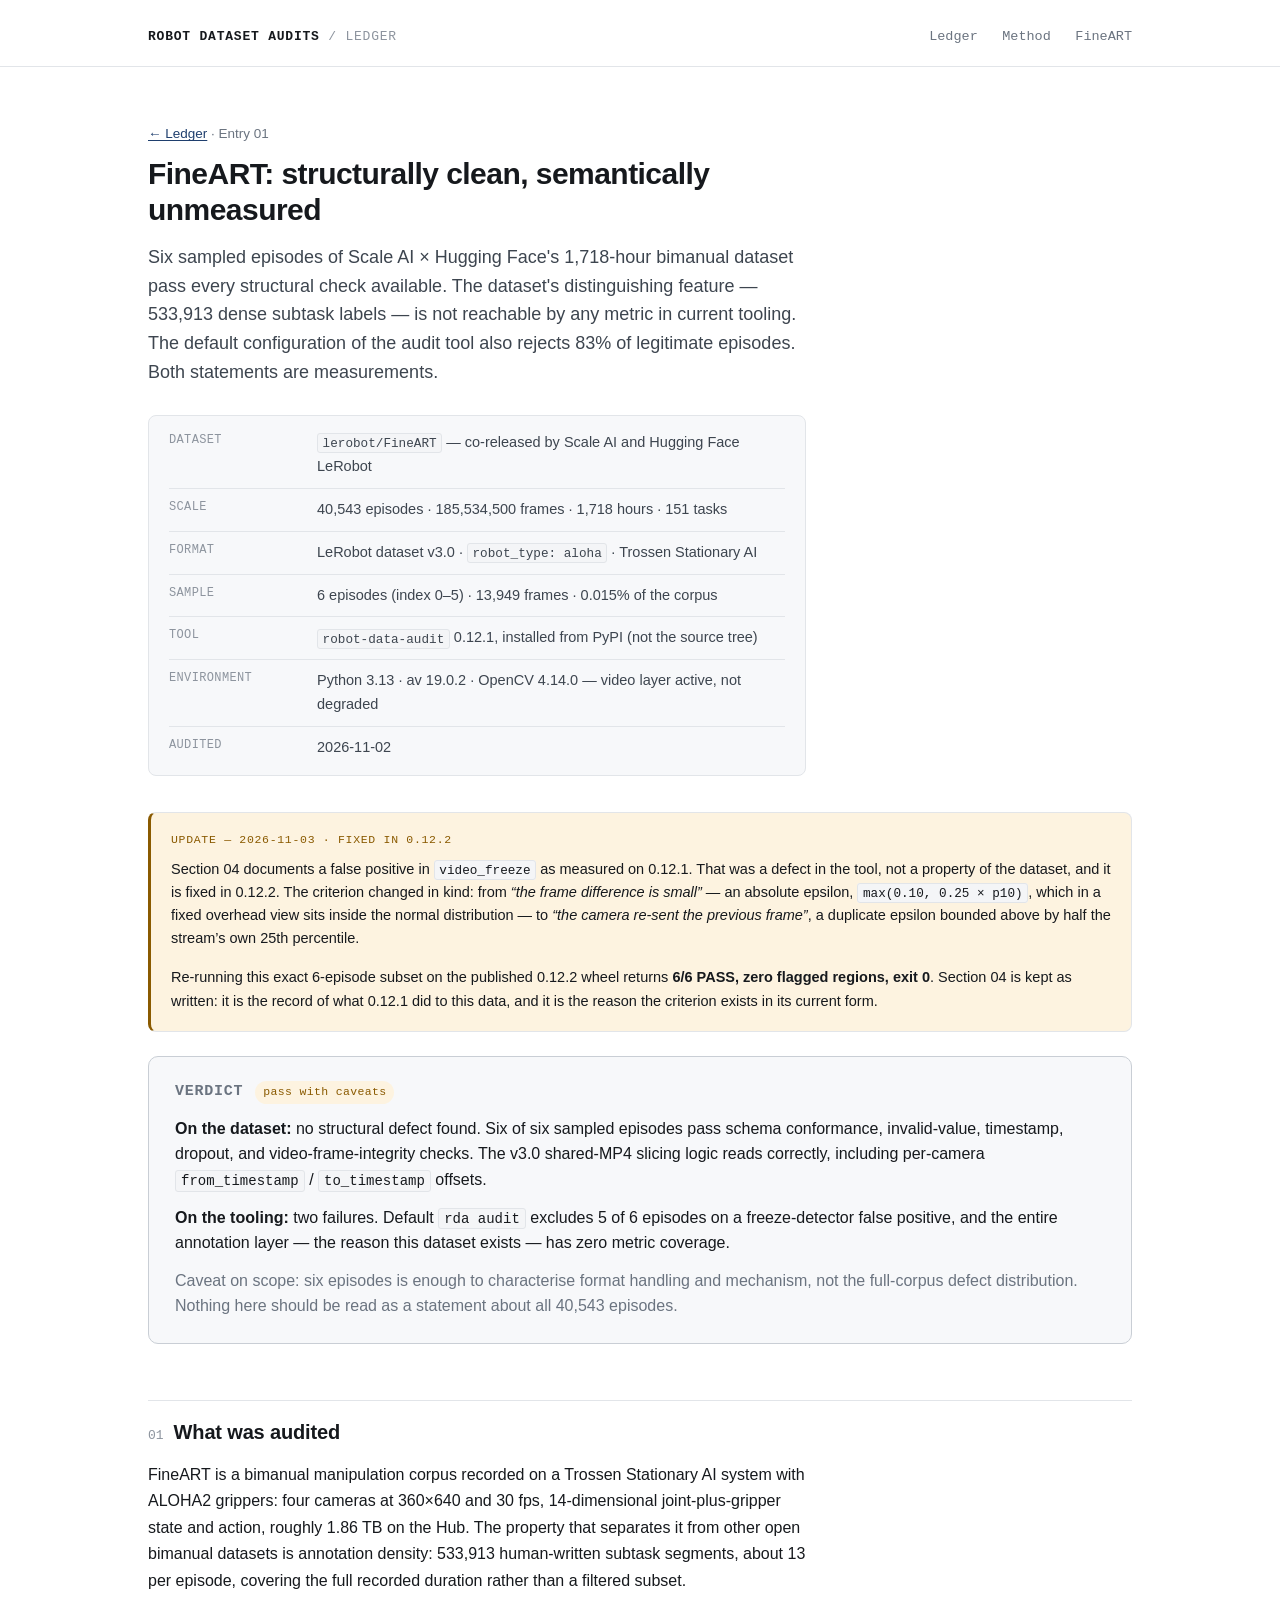
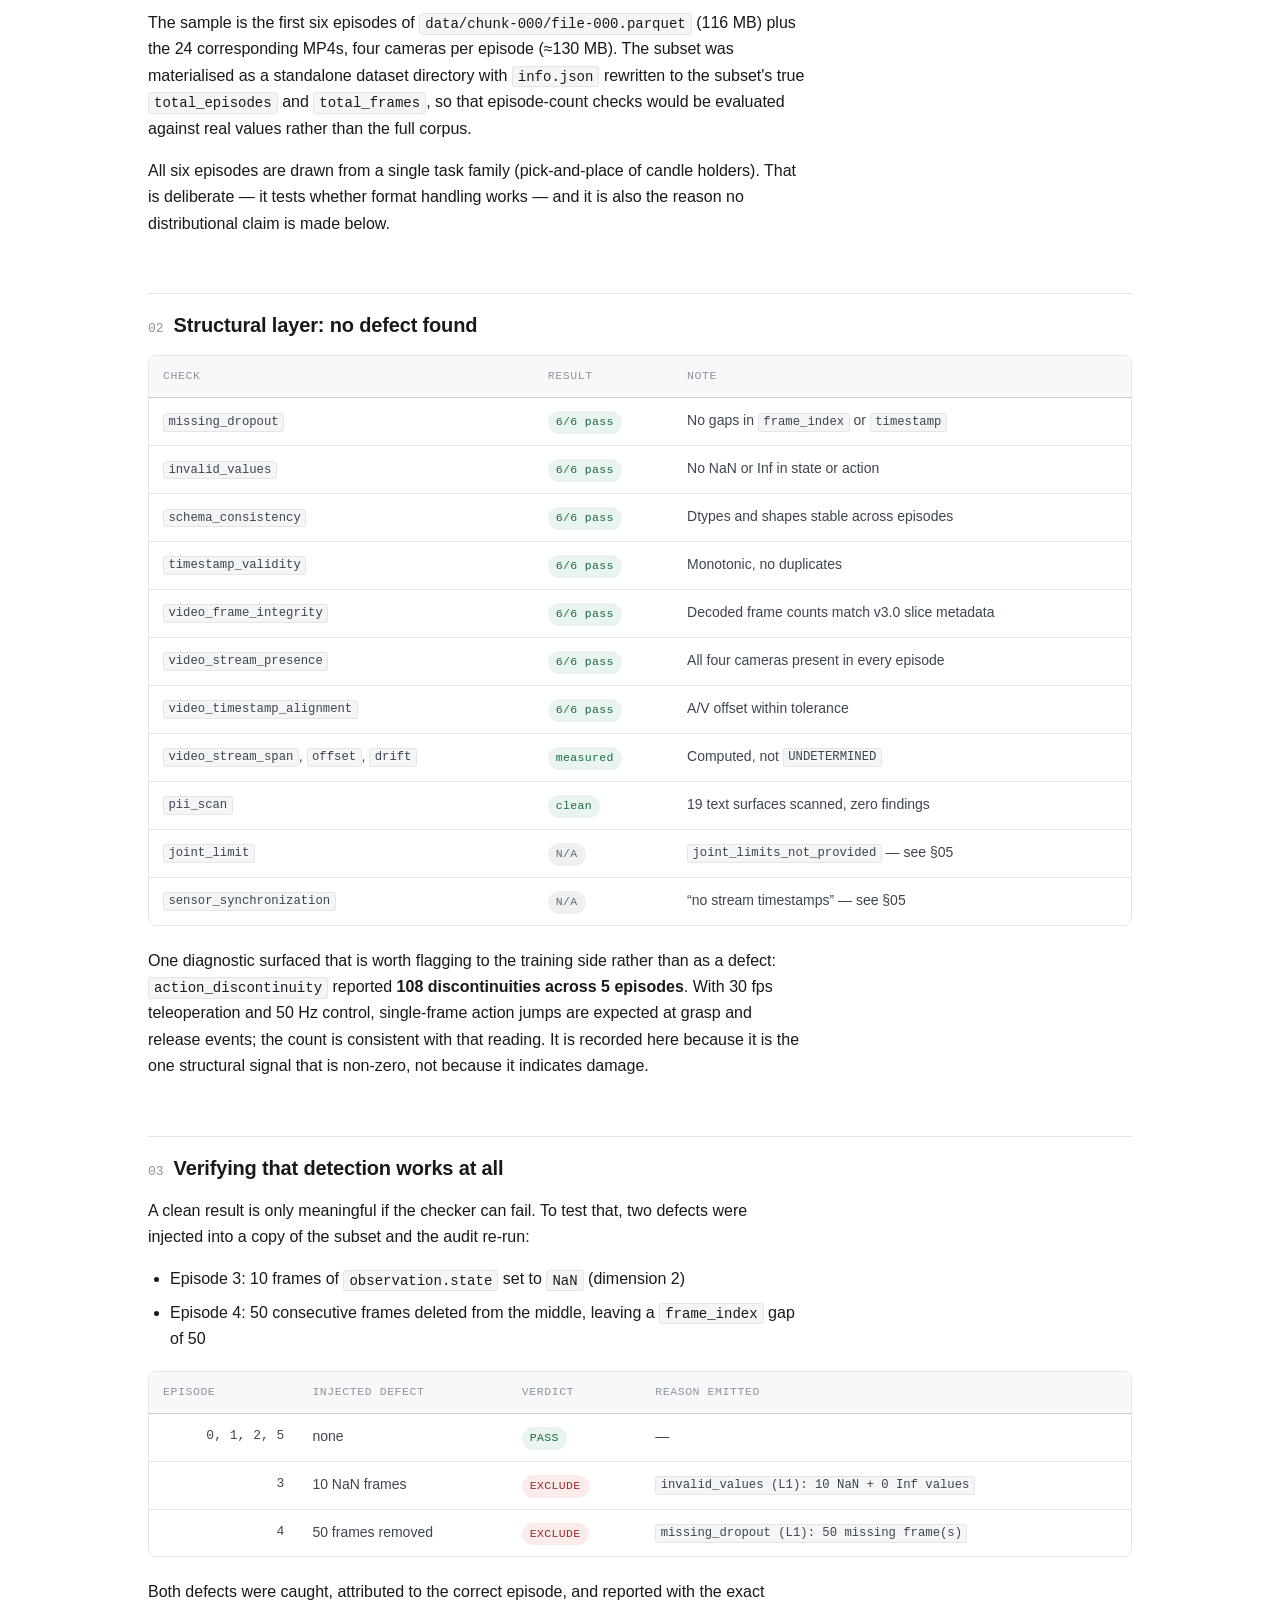
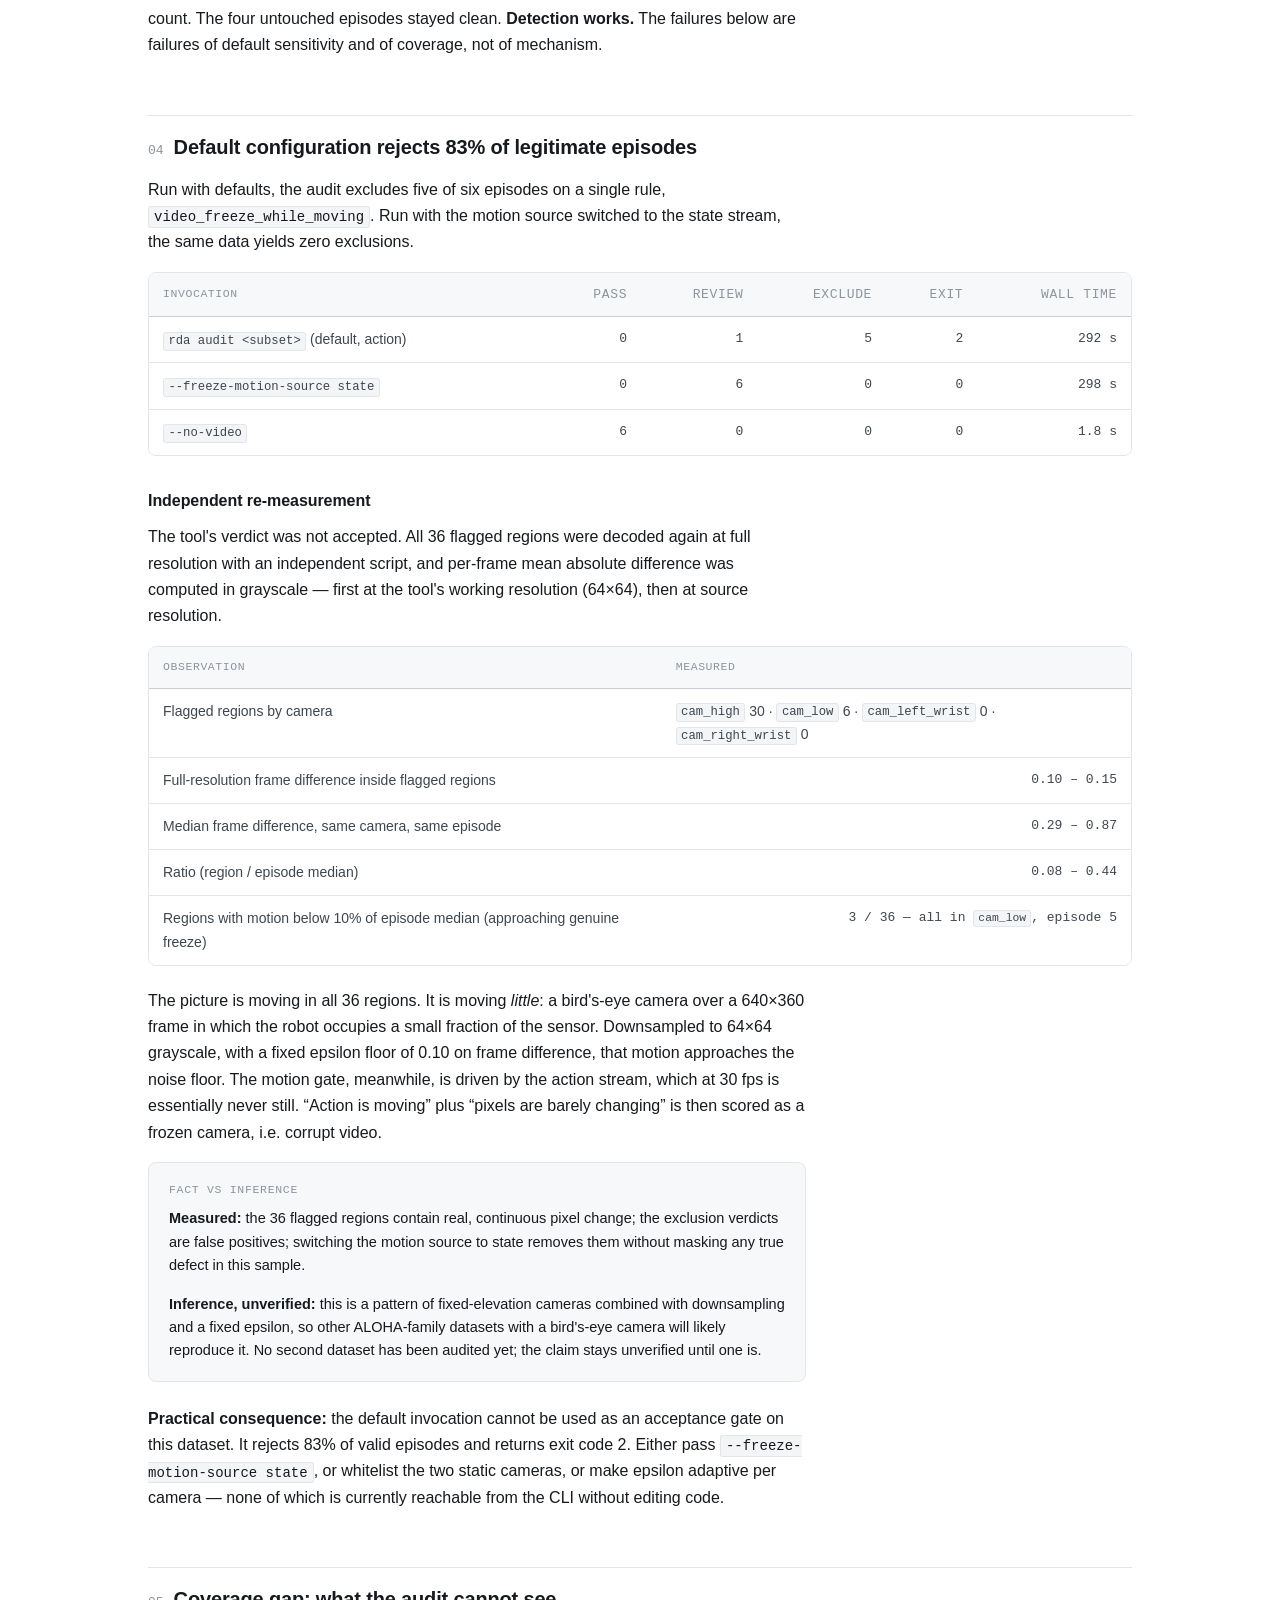
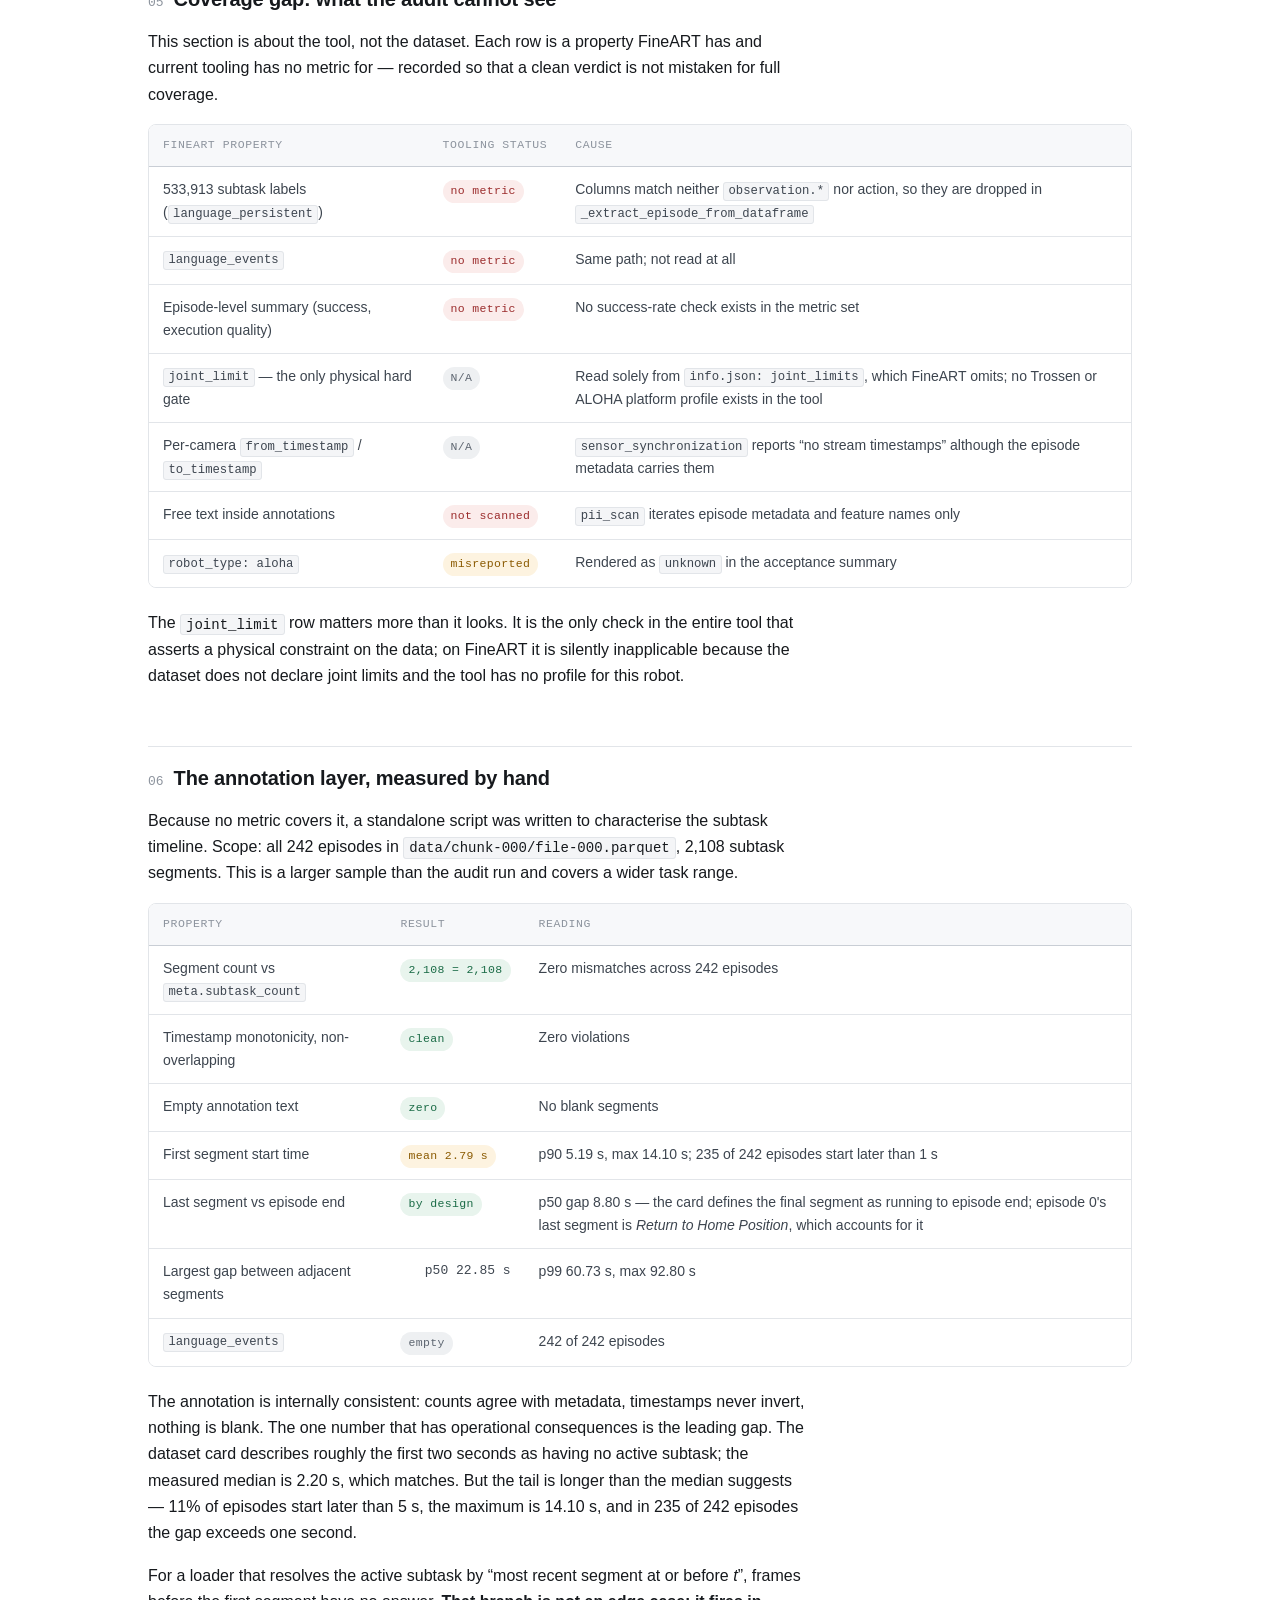
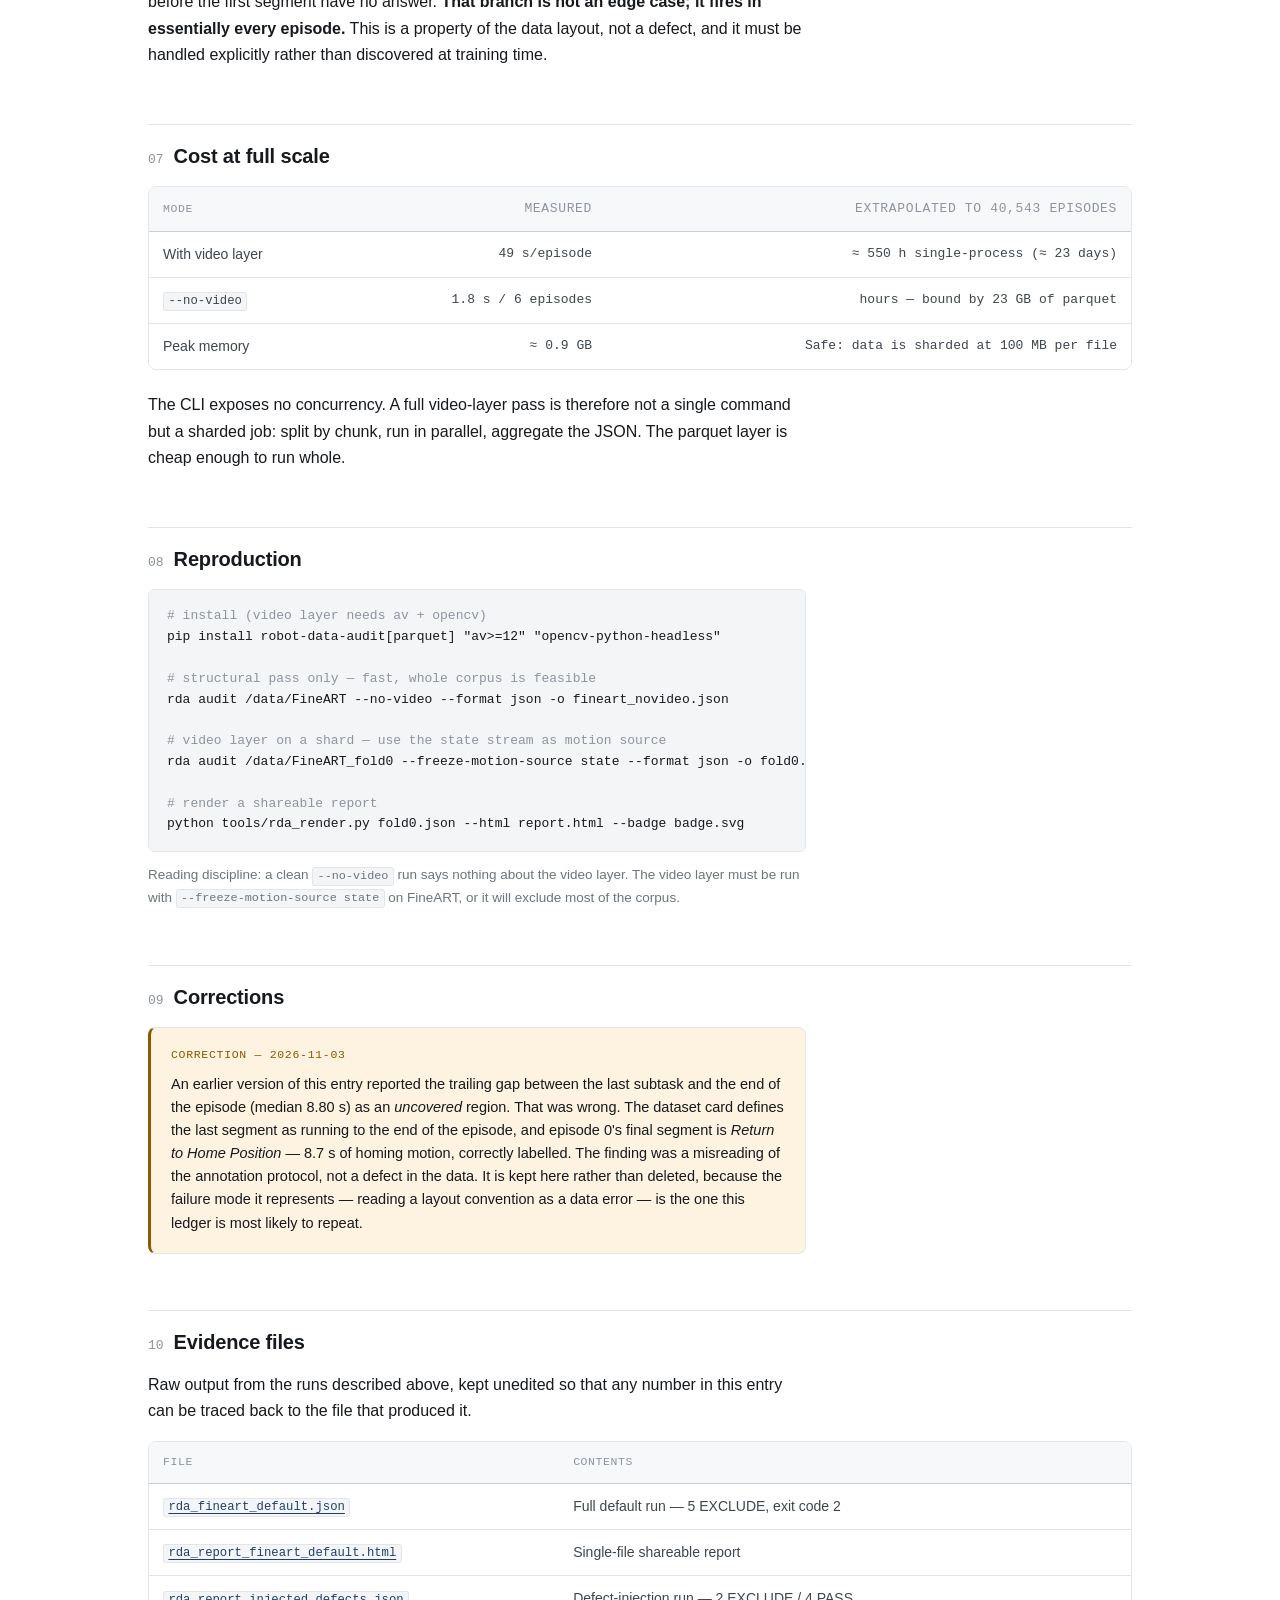
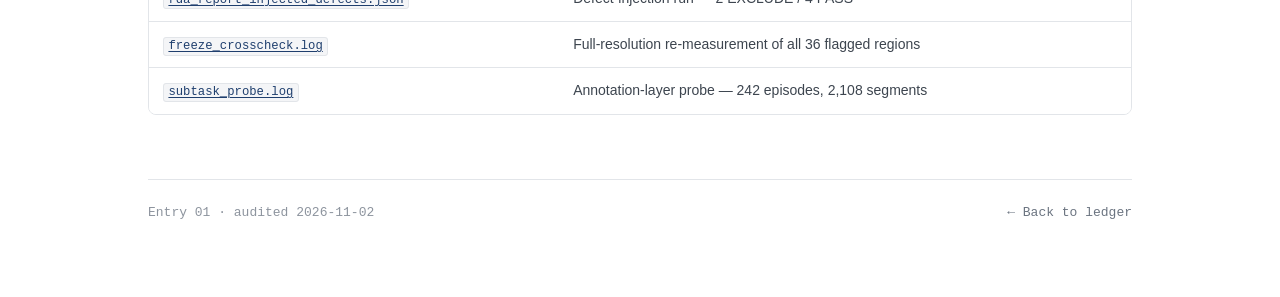
==== commit c62cf6cb: "Update FineART entry: note that video_freeze false positive is fixed in 0.12.2" ====
--- a/datasets/fineart.html
+++ b/datasets/fineart.html
@@ -56,6 +56,26 @@
     </div>
   </div>
 
+  <!-- ============ UPDATE ============ -->
+  <div class="note correction">
+    <span class="label">Update &mdash; 2026-11-03 &middot; fixed in 0.12.2</span>
+    <p>
+      Section 04 documents a false positive in <code>video_freeze</code> as measured on 0.12.1. That
+      was a defect in the tool, not a property of the dataset, and it is fixed in 0.12.2. The
+      criterion changed in kind: from <em>&ldquo;the frame difference is small&rdquo;</em> &mdash; an
+      absolute epsilon, <code>max(0.10, 0.25 &times; p10)</code>, which in a fixed overhead view sits
+      inside the normal distribution &mdash; to <em>&ldquo;the camera re-sent the previous
+      frame&rdquo;</em>, a duplicate epsilon bounded above by half the stream&rsquo;s own 25th
+      percentile.
+    </p>
+    <p style="margin-bottom:0;">
+      Re-running this exact 6-episode subset on the published 0.12.2 wheel returns
+      <strong>6/6 PASS, zero flagged regions, exit 0</strong>. Section 04 is kept as written: it is
+      the record of what 0.12.1 did to this data, and it is the reason the criterion exists in its
+      current form.
+    </p>
+  </div>
+
   <!-- ============ VERDICT ============ -->
   <div class="verdict">
     <div class="top">
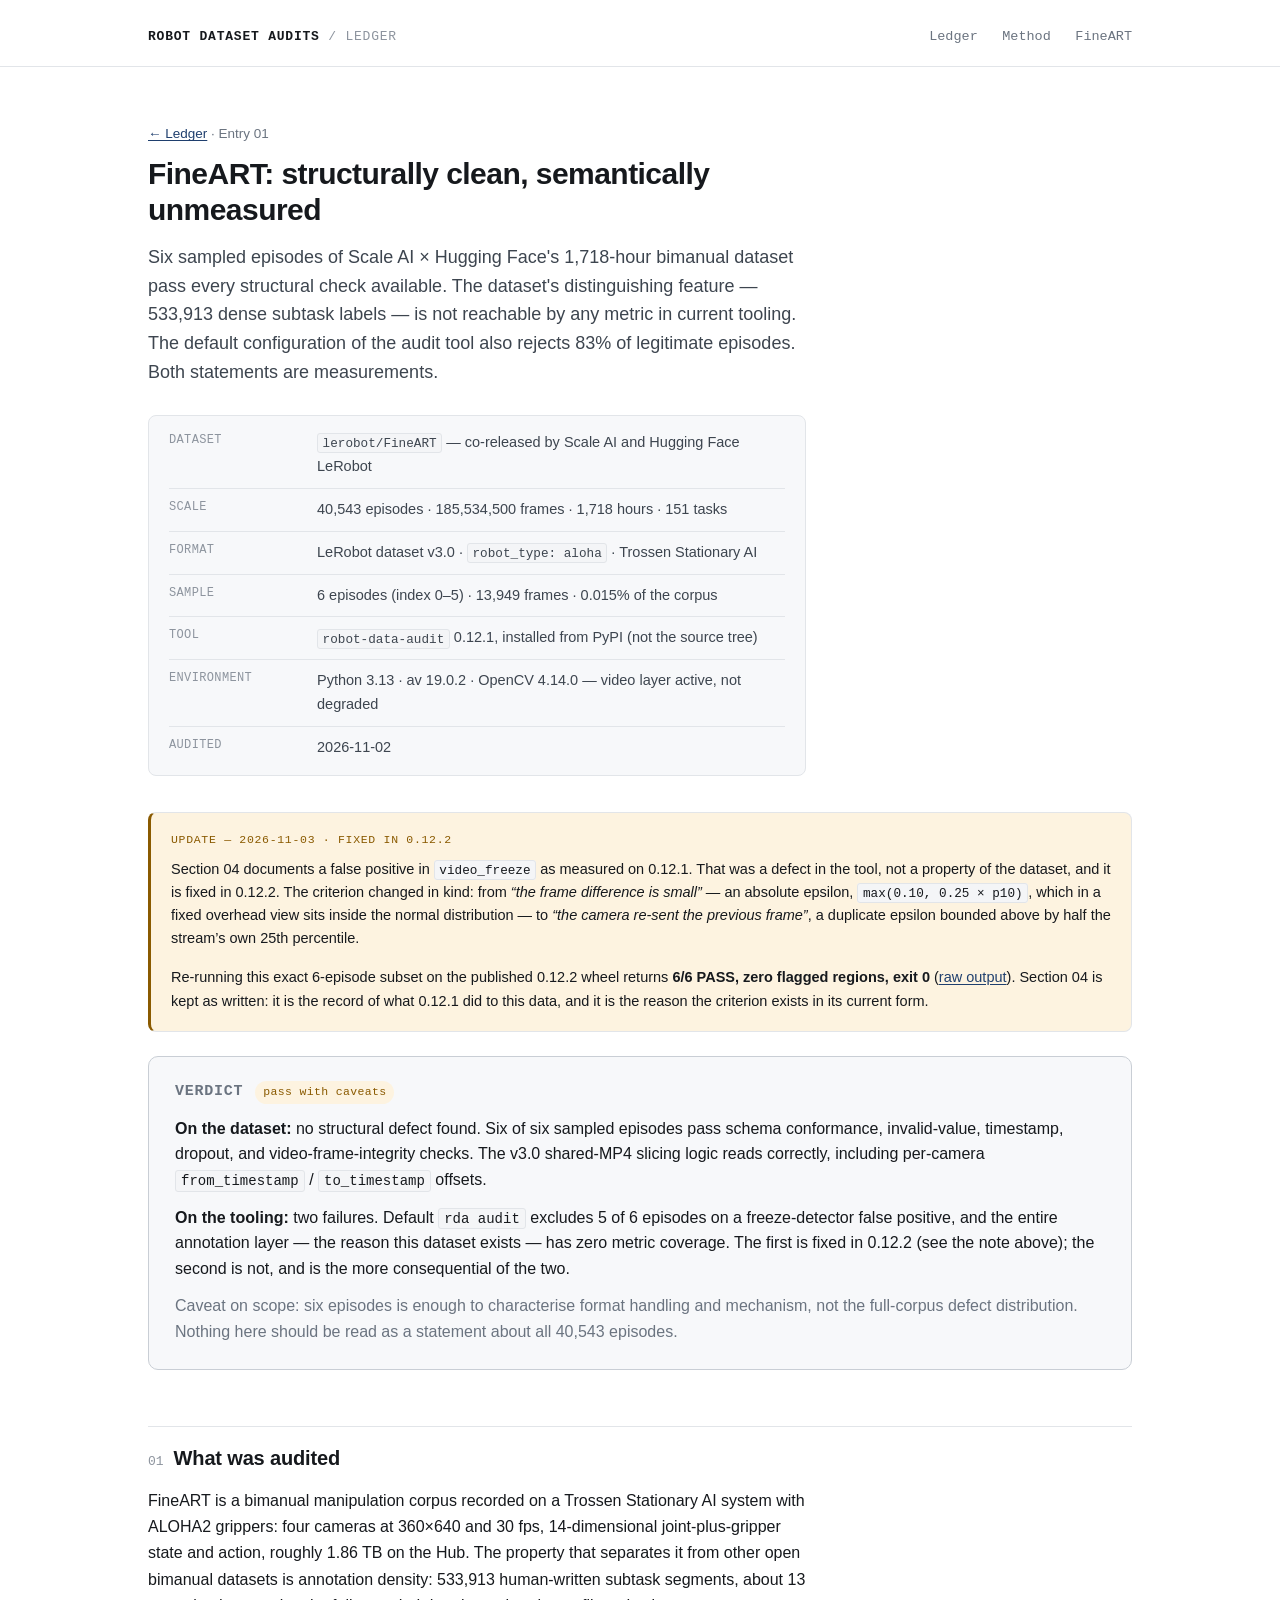
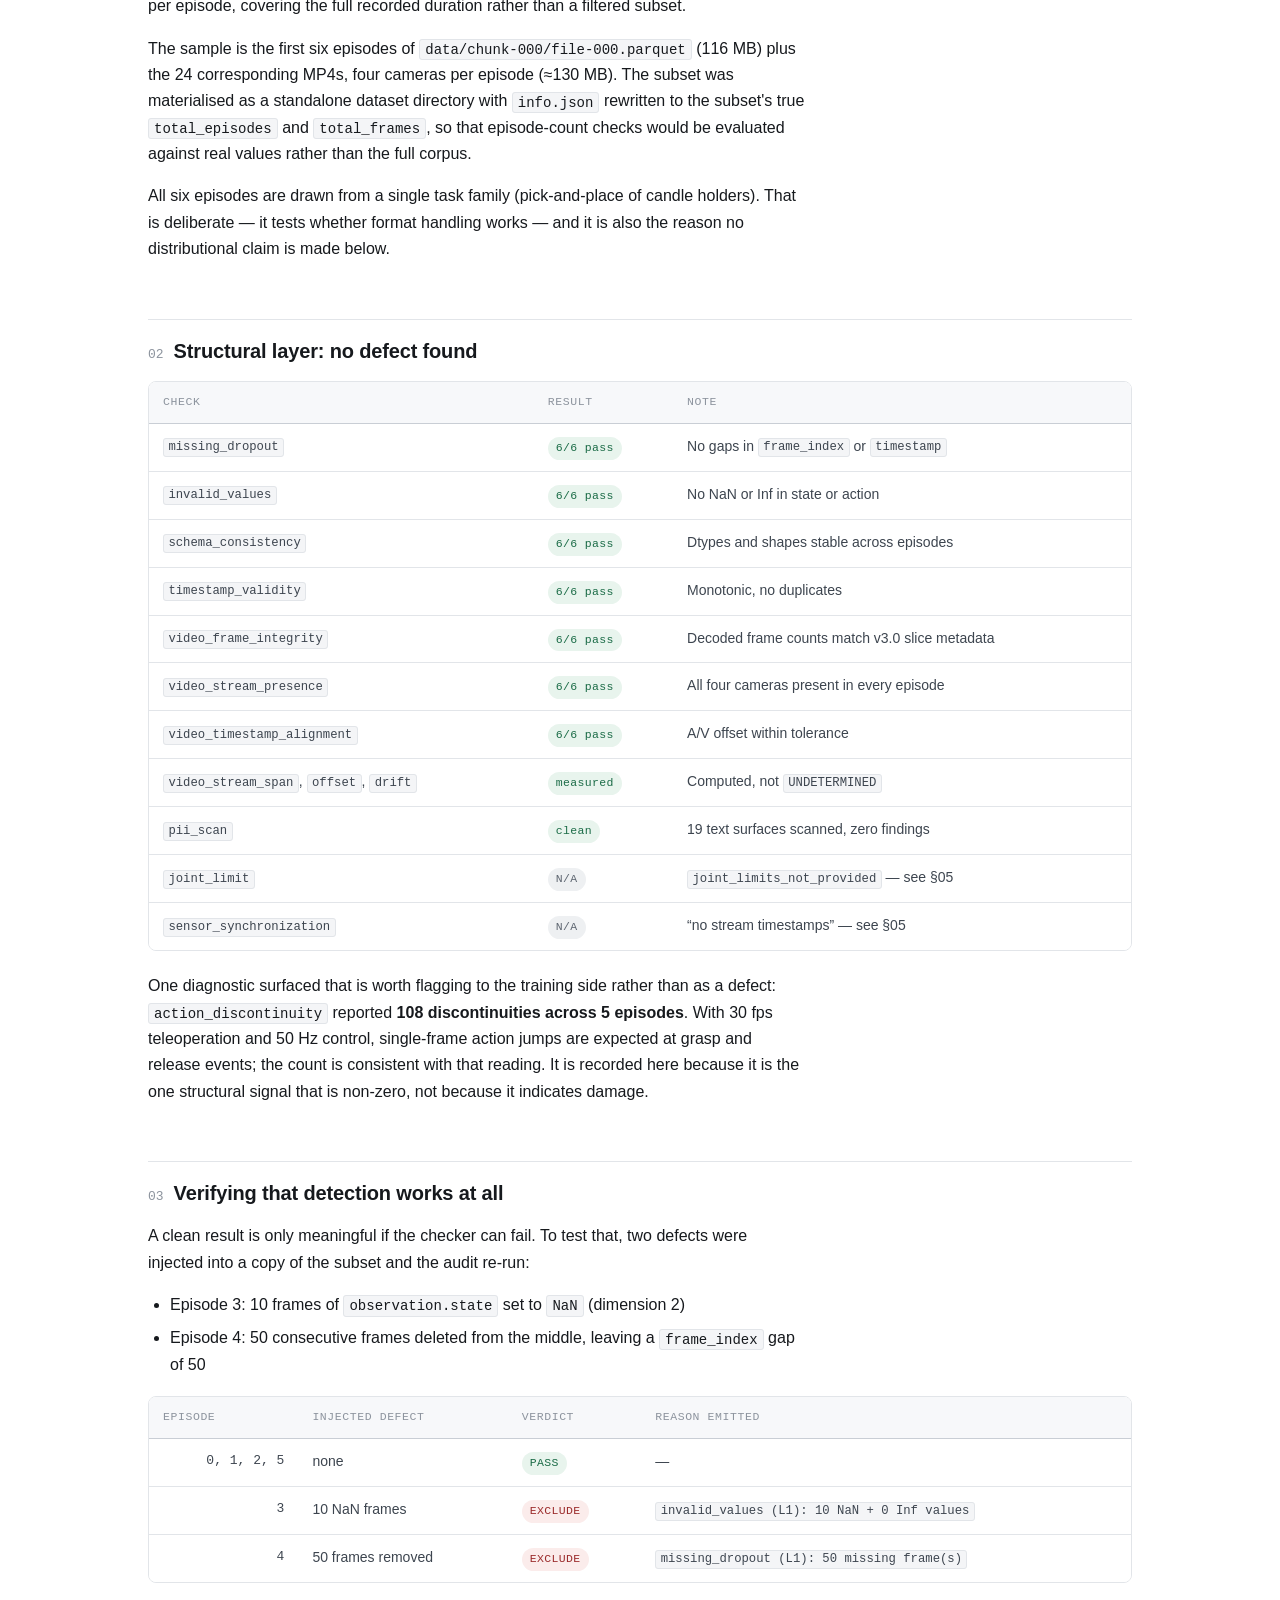
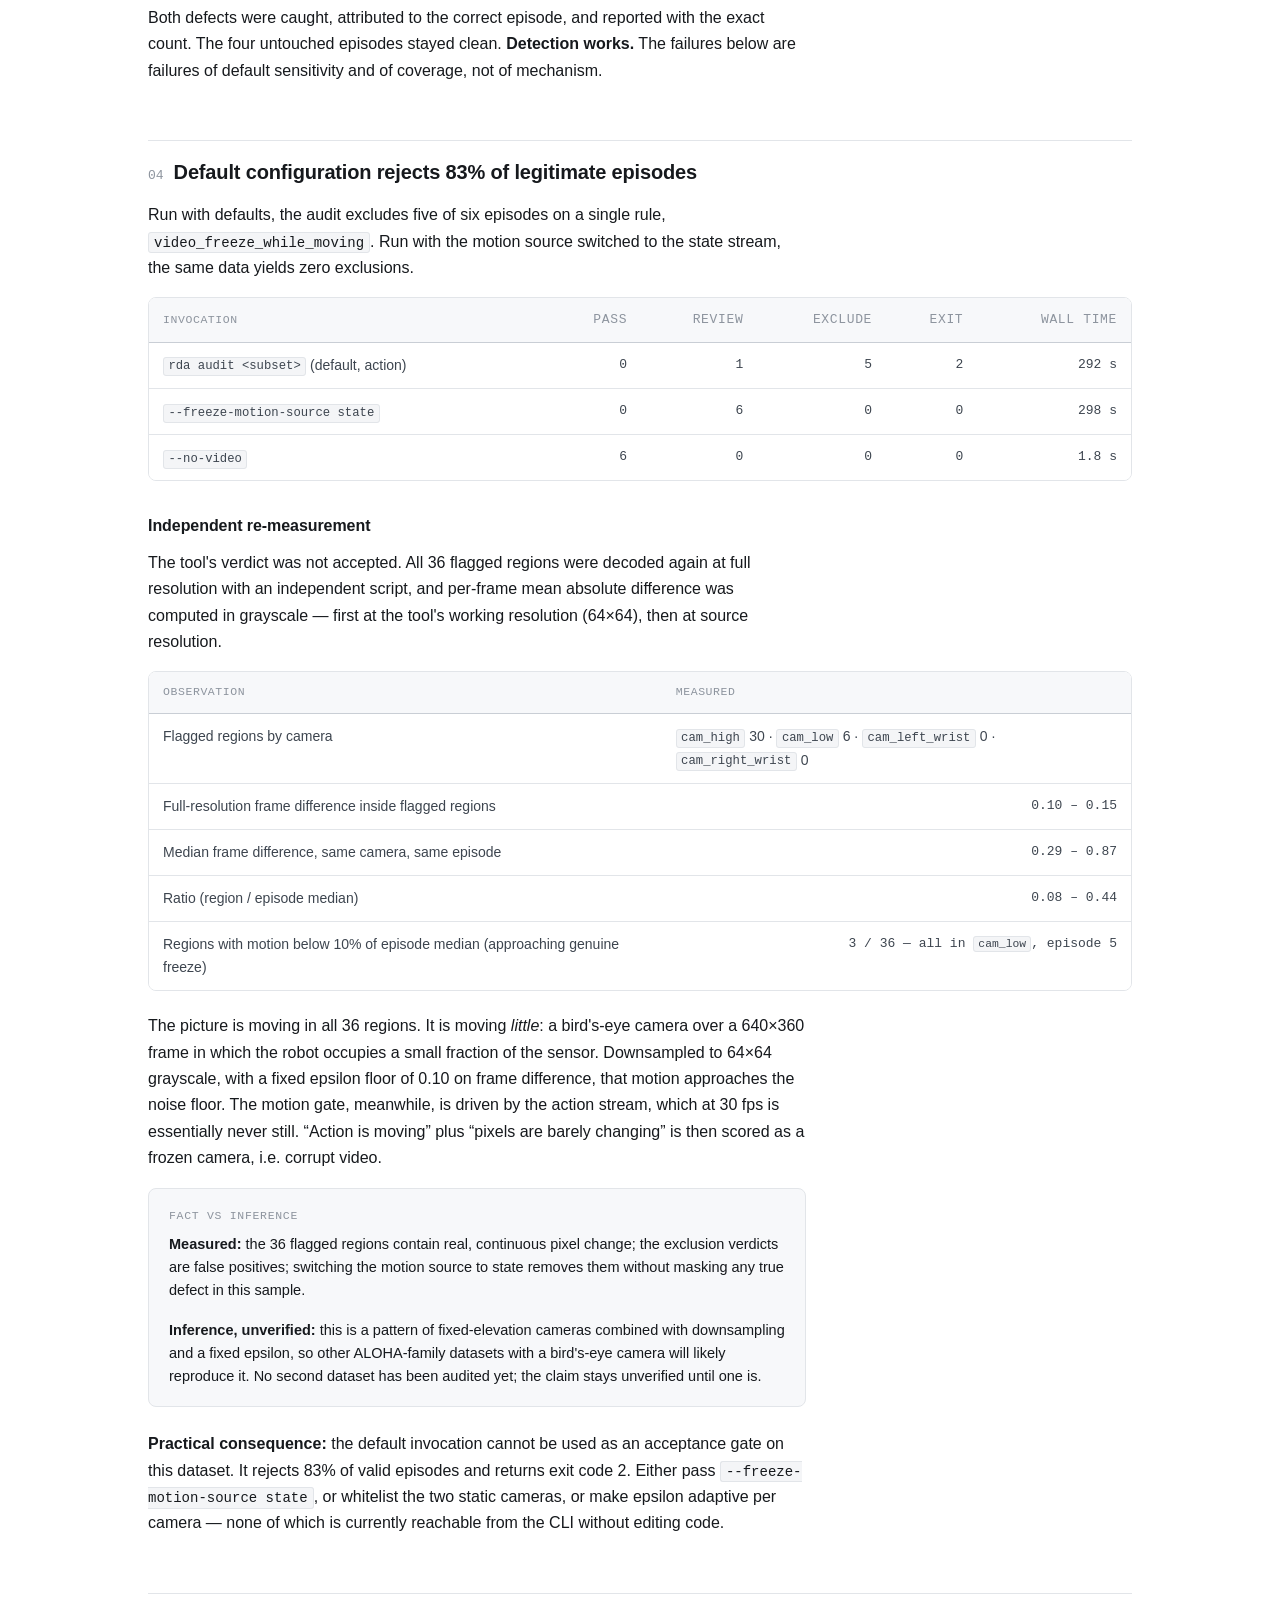
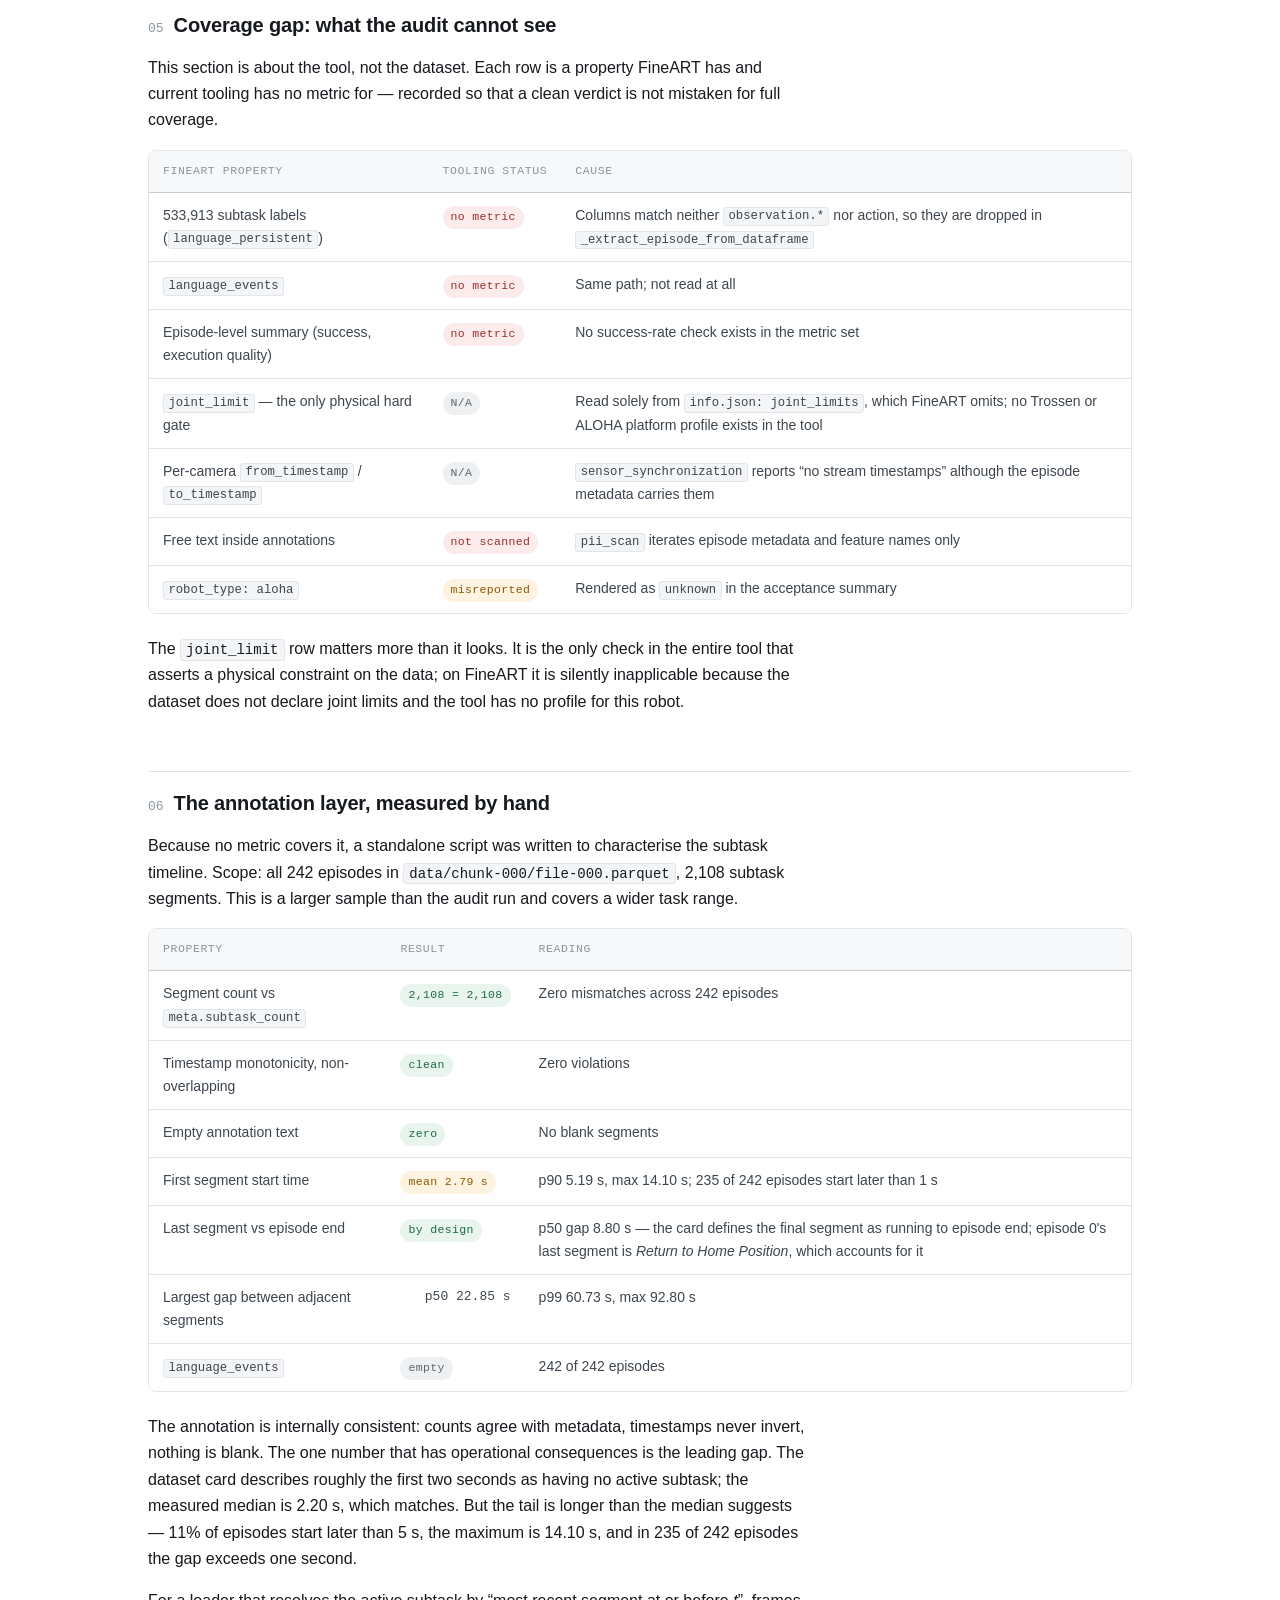
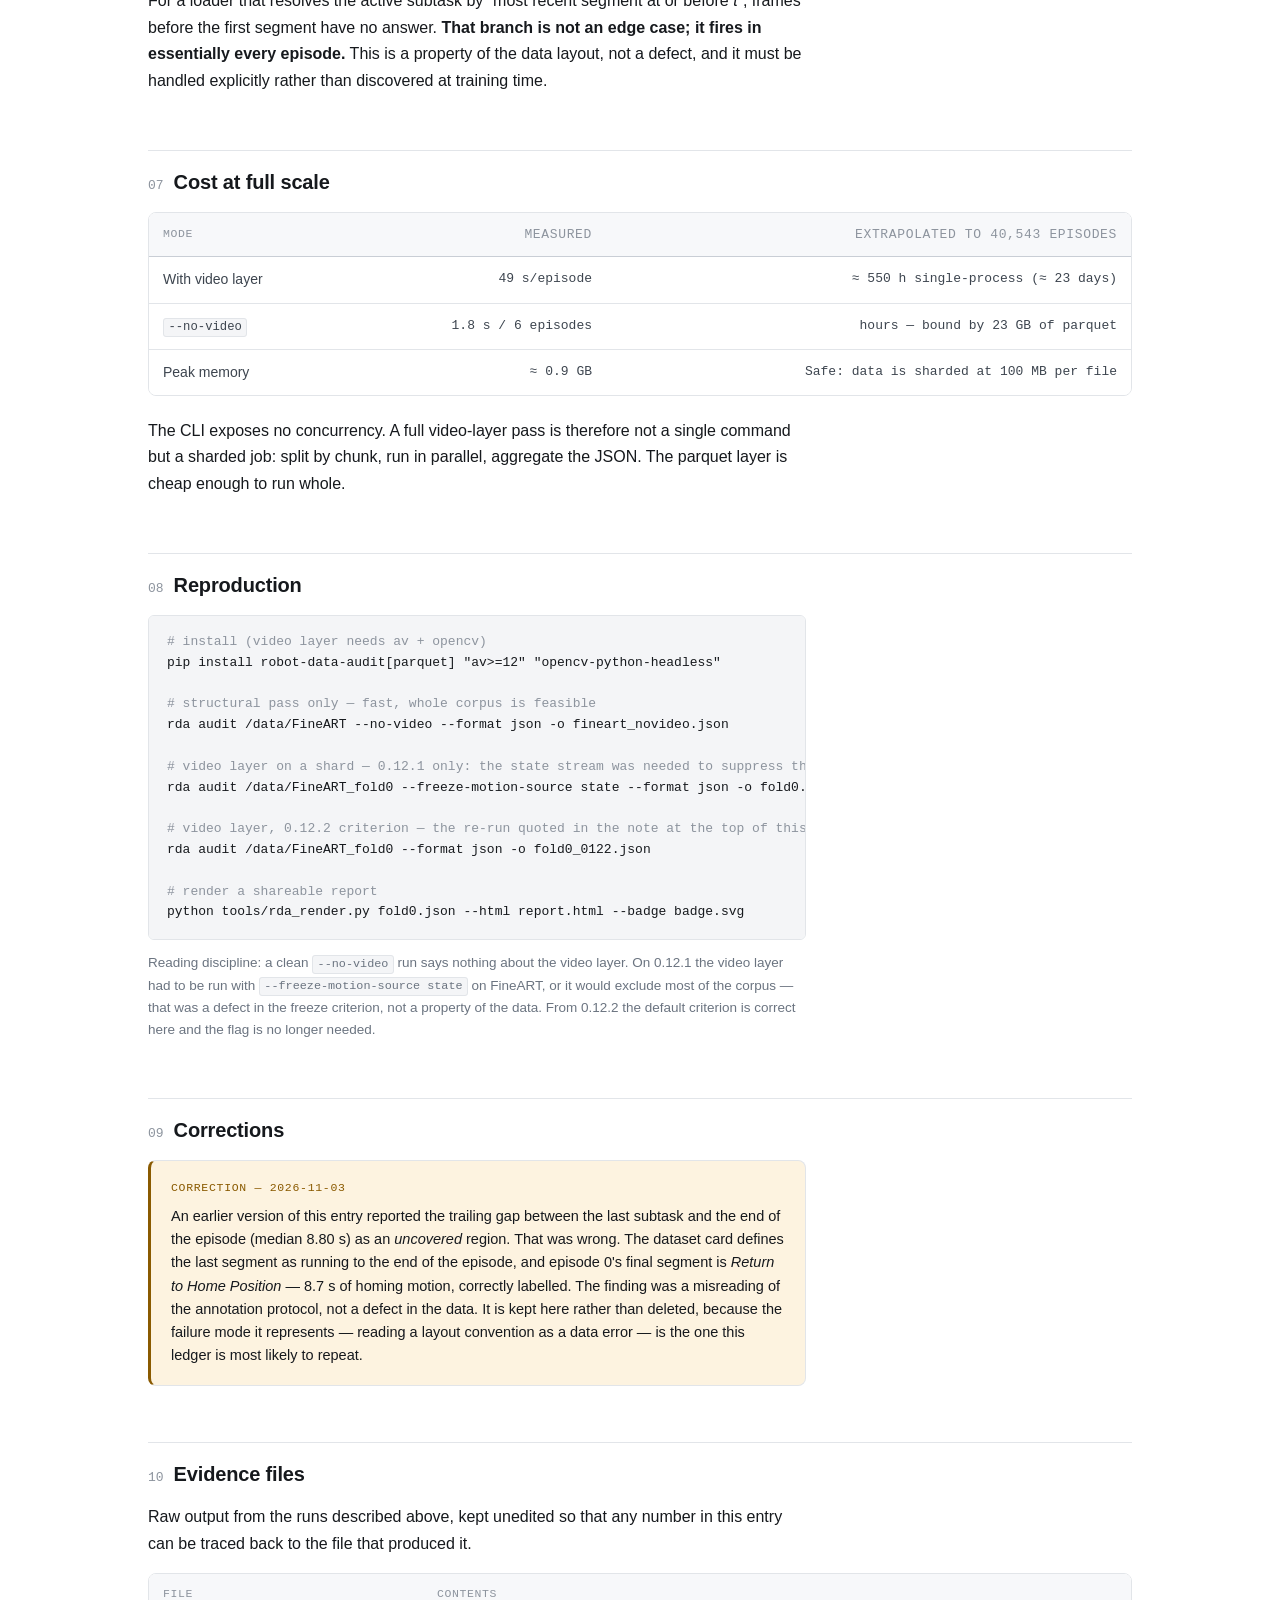
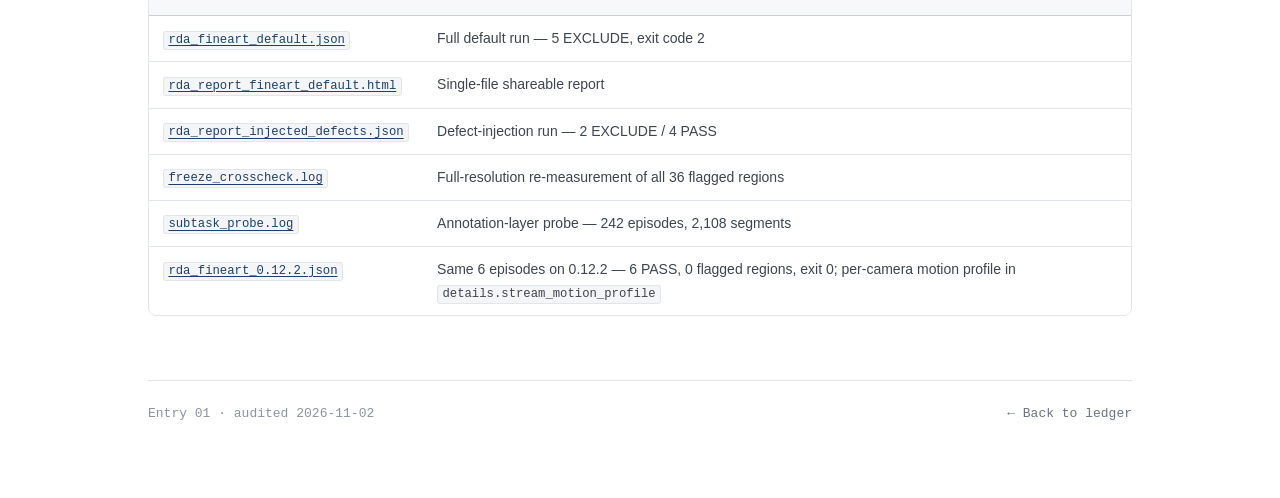
==== commit b534ad35: "Sync ledger with RDA 0.12.2: fix reproduction note, add recheck evidence, link the tool - fineart.ht" ====
--- a/datasets/fineart.html
+++ b/datasets/fineart.html
@@ -4,7 +4,12 @@
 <meta charset="utf-8">
 <meta name="viewport" content="width=device-width, initial-scale=1">
 <title>FineART — structural integrity clean, annotation layer unmeasured | Robot Dataset Audits</title>
-<meta name="description" content="Audit of lerobot/FineART (40,543 episodes, 1,718 hours): six of six sampled episodes pass structural checks; the default video-freeze detector produces an 83% false-positive exclusion rate; the 533,913 subtask labels are outside the reach of current tooling.">
+<meta name="description" content="Audit of lerobot/FineART (40,543 episodes, 1,718 hours): six of six sampled episodes pass structural checks; the default video-freeze detector produced an 83% false-positive exclusion rate (fixed in RDA 0.12.2); the 533,913 subtask labels are outside the reach of current tooling.">
+<meta property="og:type" content="article">
+<meta property="og:url" content="https://liesliy.github.io/rda-audits/datasets/fineart.html">
+<meta property="og:title" content="FineART: structural integrity clean, annotation layer unmeasured">
+<meta property="og:description" content="Six episodes, four cameras, real files. What passes, what the tooling gets wrong, and the 533,913 subtask labels no metric currently checks.">
+<meta name="twitter:card" content="summary">
 <link rel="stylesheet" href="../assets/style.css">
 </head>
 <body>
@@ -70,9 +75,10 @@
     </p>
     <p style="margin-bottom:0;">
       Re-running this exact 6-episode subset on the published 0.12.2 wheel returns
-      <strong>6/6 PASS, zero flagged regions, exit 0</strong>. Section 04 is kept as written: it is
-      the record of what 0.12.1 did to this data, and it is the reason the criterion exists in its
-      current form.
+      <strong>6/6 PASS, zero flagged regions, exit 0</strong>
+      (<a href="../evidence/fineart/rda_fineart_0.12.2.json">raw output</a>). Section 04 is kept as
+      written: it is the record of what 0.12.1 did to this data, and it is the reason the criterion
+      exists in its current form.
     </p>
   </div>
 
@@ -91,7 +97,8 @@
     <p>
       <strong>On the tooling:</strong> two failures. Default <code>rda audit</code> excludes 5 of 6
       episodes on a freeze-detector false positive, and the entire annotation layer &mdash; the reason
-      this dataset exists &mdash; has zero metric coverage.
+      this dataset exists &mdash; has zero metric coverage. The first is fixed in 0.12.2 (see the note
+      above); the second is not, and is the more consequential of the two.
     </p>
     <p class="small" style="margin-bottom:0;">
       Caveat on scope: six episodes is enough to characterise format handling and mechanism, not the
@@ -417,15 +424,20 @@
 <span class="c"># structural pass only — fast, whole corpus is feasible</span>
 rda audit /data/FineART --no-video --format json -o fineart_novideo.json
 
-<span class="c"># video layer on a shard — use the state stream as motion source</span>
+<span class="c"># video layer on a shard — 0.12.1 only: the state stream was needed to suppress the false positive</span>
 rda audit /data/FineART_fold0 --freeze-motion-source state --format json -o fold0.json
+
+<span class="c"># video layer, 0.12.2 criterion — the re-run quoted in the note at the top of this entry</span>
+rda audit /data/FineART_fold0 --format json -o fold0_0122.json
 
 <span class="c"># render a shareable report</span>
 python tools/rda_render.py fold0.json --html report.html --badge badge.svg</code></pre>
     <p class="small" style="margin-top:-8px;">
-      Reading discipline: a clean <code>--no-video</code> run says nothing about the video layer. The
-      video layer must be run with <code>--freeze-motion-source state</code> on FineART, or it will
-      exclude most of the corpus.
+      Reading discipline: a clean <code>--no-video</code> run says nothing about the video layer. On
+      0.12.1 the video layer had to be run with <code>--freeze-motion-source state</code> on FineART,
+      or it would exclude most of the corpus &mdash; that was a defect in the freeze criterion, not a
+      property of the data. From 0.12.2 the default criterion is correct here and the flag is no
+      longer needed.
     </p>
   </div>
 
@@ -468,6 +480,7 @@
         <tr><td><a href="../evidence/fineart/rda_report_injected_defects.json"><code>rda_report_injected_defects.json</code></a></td><td>Defect-injection run &mdash; 2 EXCLUDE / 4 PASS</td></tr>
         <tr><td><a href="../evidence/fineart/freeze_crosscheck.log"><code>freeze_crosscheck.log</code></a></td><td>Full-resolution re-measurement of all 36 flagged regions</td></tr>
         <tr><td><a href="../evidence/fineart/subtask_probe.log"><code>subtask_probe.log</code></a></td><td>Annotation-layer probe &mdash; 242 episodes, 2,108 segments</td></tr>
+        <tr><td><a href="../evidence/fineart/rda_fineart_0.12.2.json"><code>rda_fineart_0.12.2.json</code></a></td><td>Same 6 episodes on 0.12.2 &mdash; 6 PASS, 0 flagged regions, exit 0; per-camera motion profile in <code>details.stream_motion_profile</code></td></tr>
       </tbody>
     </table>
   </div>
